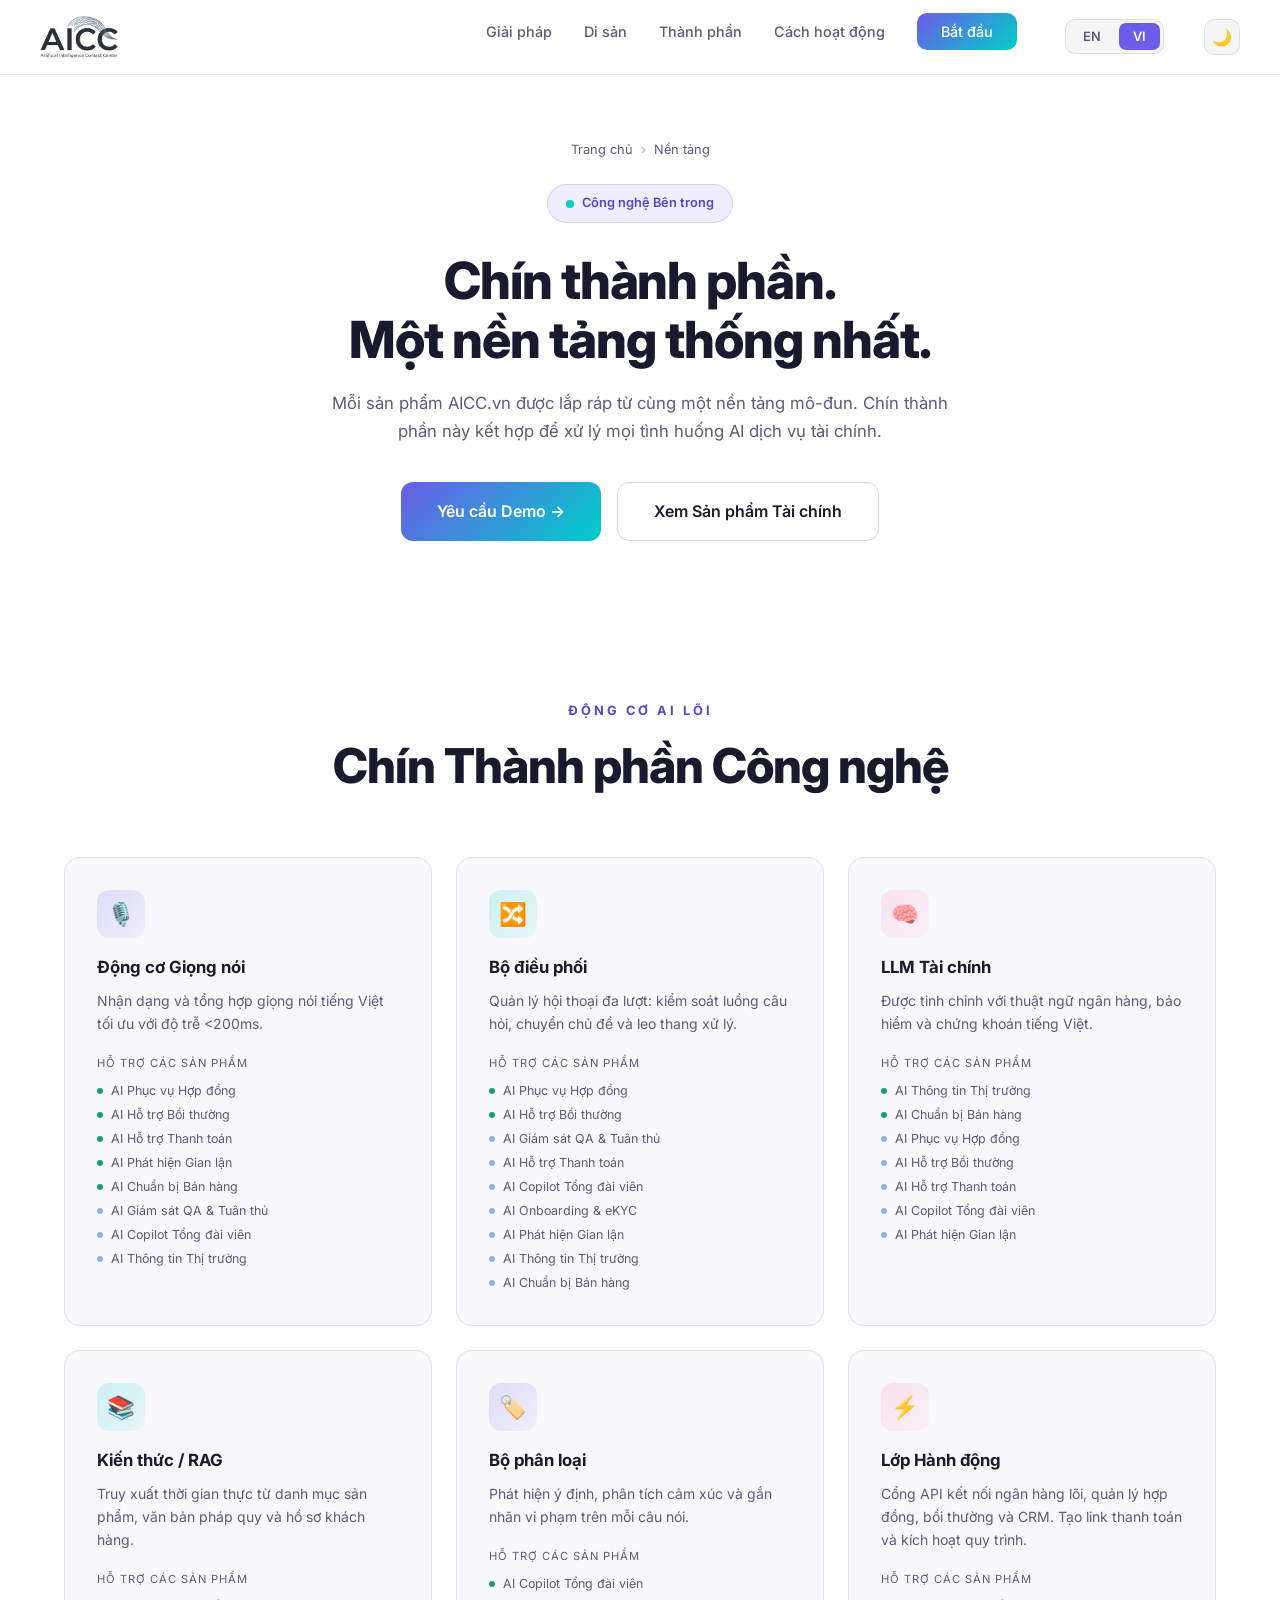
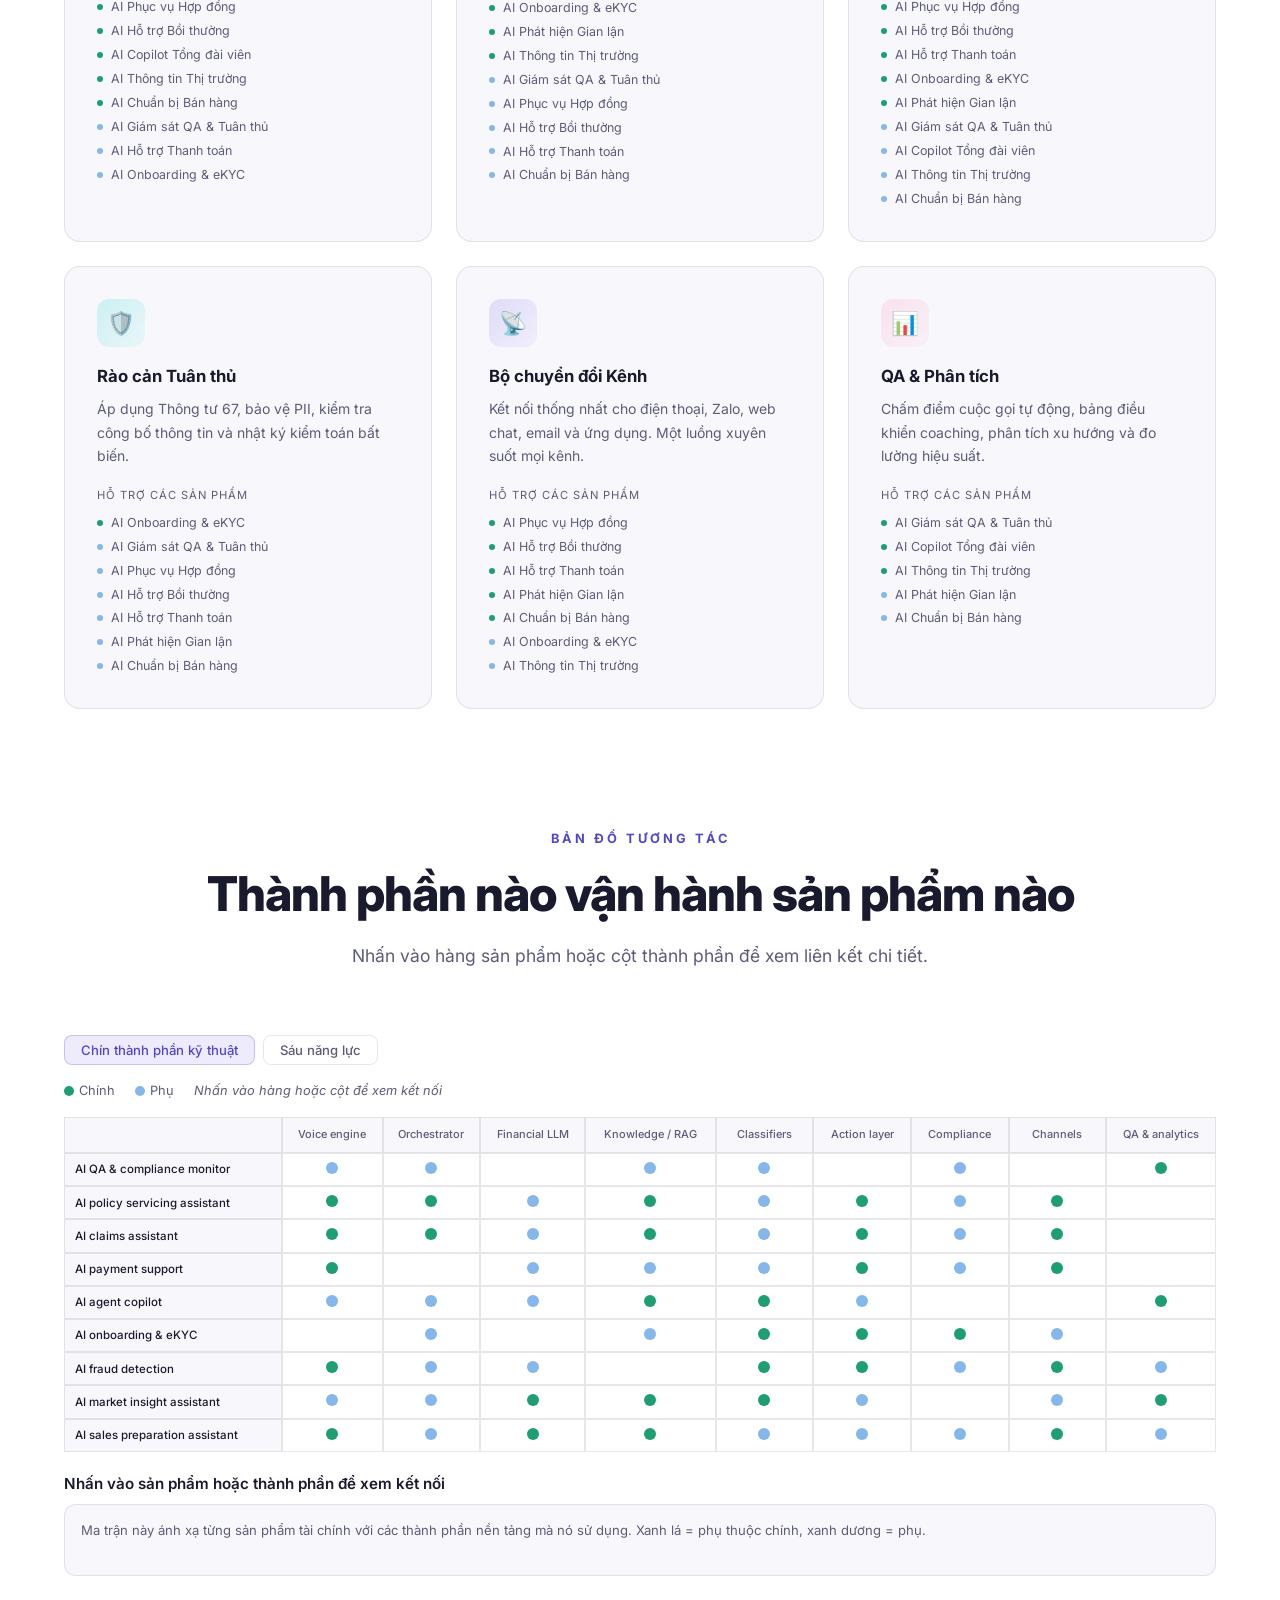
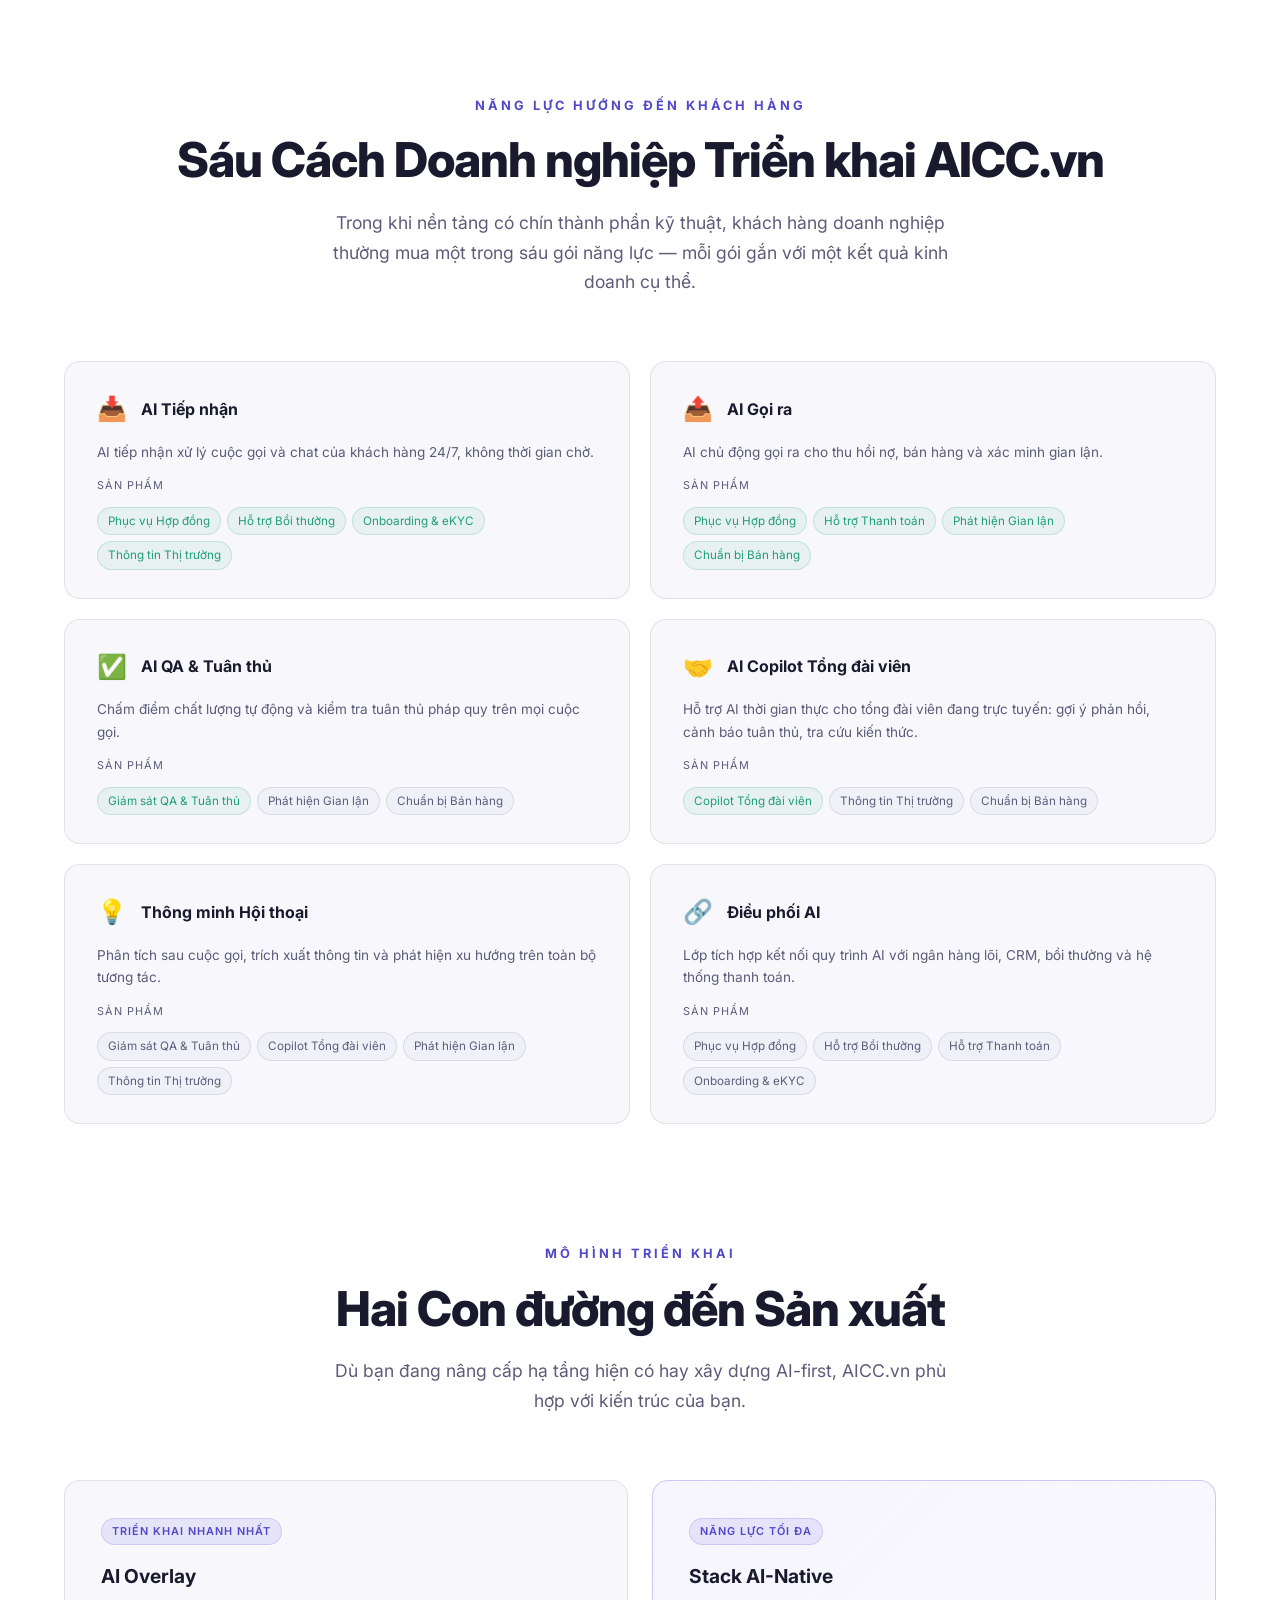
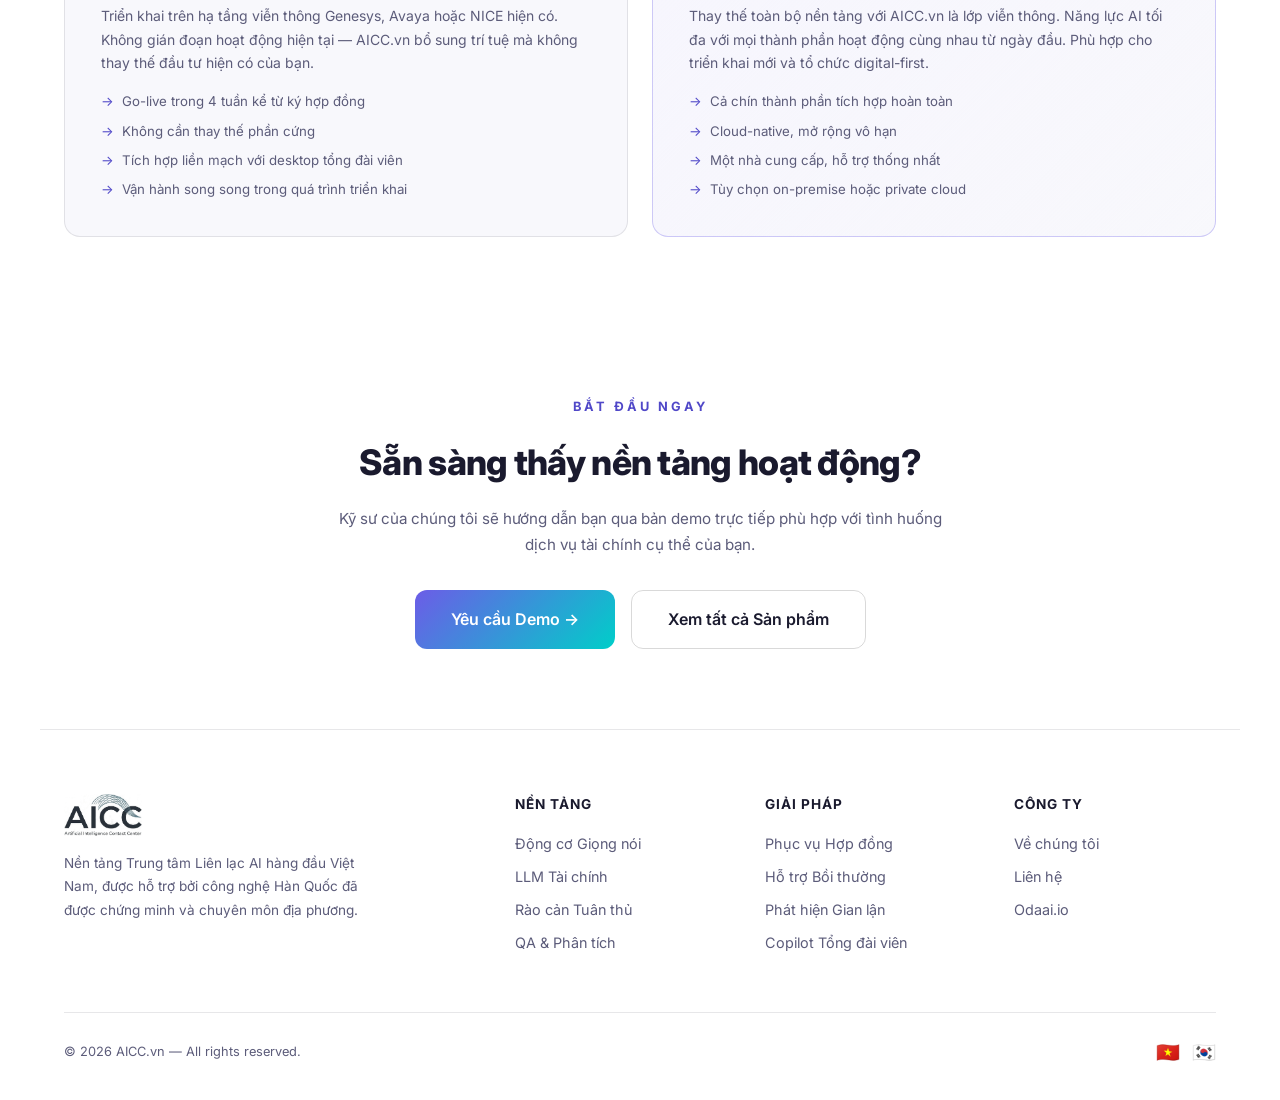
==== components/index.html @ 4f272ff7 "Rename /platform/ to /components/ to match nav label - Add components/index.html (copy of platform p" ====
<!DOCTYPE html>
<html lang="vi">
<head>
    <meta charset="UTF-8">
    <meta name="viewport" content="width=device-width, initial-scale=1.0">
    <title>AICC.vn Platform — Core AI Engine | Nền tảng AI Lõi</title>
    <meta name="description" content="Nine modular AI components powering every AICC.vn financial services product. Voice Engine, Financial LLM, Compliance Guardrails and more. Chín thành phần AI mô-đun.">
    <link rel="preconnect" href="https://fonts.googleapis.com">
    <link rel="preconnect" href="https://fonts.gstatic.com" crossorigin>
    <link rel="preload" as="style" href="https://fonts.googleapis.com/css2?family=Inter:wght@300;400;500;600;700;800;900&display=swap" onload="this.rel='stylesheet'">
    <noscript><link href="https://fonts.googleapis.com/css2?family=Inter:wght@300;400;500;600;700;800;900&display=swap" rel="stylesheet"></noscript>
    <link rel="icon" type="image/svg+xml" href="../favicon.svg">
    <link rel="canonical" href="https://aicc.vn/components/">
    <!-- Open Graph -->
    <meta property="og:type" content="website">
    <meta property="og:url" content="https://aicc.vn/components/">
    <meta property="og:title" content="AICC.vn Platform — Core AI Engine">
    <meta property="og:description" content="Nine modular AI components powering every AICC.vn financial services product.">
    <meta property="og:image" content="https://aicc.vn/logo-transparent.png">
    <!-- Twitter Card -->
    <meta name="twitter:card" content="summary_large_image">
    <meta name="twitter:title" content="AICC.vn Platform — Core AI Engine">
    <meta name="twitter:description" content="Nine modular AI components powering every AICC.vn financial services product.">
    <meta name="twitter:image" content="https://aicc.vn/logo-transparent.png">
    <link rel="stylesheet" href="../style.css">
    <style>
        /* ─── Platform-specific styles ─── */
        .components-grid {
            display: grid;
            grid-template-columns: repeat(3, 1fr);
            gap: 24px;
            margin-top: 48px;
        }
        @media (max-width: 1024px) {
            .components-grid { grid-template-columns: repeat(2, 1fr); }
        }
        @media (max-width: 640px) {
            .components-grid { grid-template-columns: 1fr; }
        }
        .component-card {
            background: var(--bg-secondary);
            border: 1px solid var(--border);
            border-radius: var(--radius);
            padding: 32px;
            transition: transform 0.3s, box-shadow 0.3s, border-color 0.3s;
        }
        .component-card:hover {
            transform: translateY(-4px);
            box-shadow: 0 12px 40px rgba(108,92,231,0.15);
            border-color: rgba(108,92,231,0.3);
        }
        .component-card:target {
            border-color: var(--accent);
            box-shadow: 0 0 0 2px var(--accent-glow);
        }
        .component-icon {
            width: 48px;
            height: 48px;
            border-radius: 12px;
            display: flex;
            align-items: center;
            justify-content: center;
            font-size: 1.4rem;
            margin-bottom: 16px;
        }
        .component-card h3 {
            font-size: 1.05rem;
            font-weight: 700;
            margin-bottom: 8px;
            color: var(--text-primary);
        }
        .component-card > p {
            font-size: 0.875rem;
            color: var(--text-secondary);
            line-height: 1.65;
            margin-bottom: 20px;
        }
        .powers-label {
            font-size: 0.7rem;
            text-transform: uppercase;
            letter-spacing: 1px;
            color: var(--text-secondary);
            margin-top: 16px;
            margin-bottom: 8px;
        }
        .powers-list {
            display: flex;
            flex-direction: column;
            gap: 4px;
        }
        .power-item {
            display: flex;
            align-items: center;
            gap: 8px;
            font-size: 0.78rem;
            color: var(--text-secondary);
        }
        .power-dot {
            width: 6px;
            height: 6px;
            border-radius: 50%;
            flex-shrink: 0;
        }
        .power-dot.primary { background: #1D9E75; }
        .power-dot.secondary { background: #85B7EB; }
        .power-item a {
            color: var(--text-secondary);
            text-decoration: none;
            transition: color 0.2s;
        }
        .power-item a:hover { color: var(--accent-light); }

        /* ─── Capabilities grid ─── */
        .caps-grid {
            display: grid;
            grid-template-columns: repeat(2, 1fr);
            gap: 20px;
            margin-top: 48px;
        }
        @media (max-width: 768px) {
            .caps-grid { grid-template-columns: 1fr; }
        }
        .cap-card {
            background: var(--bg-secondary);
            border: 1px solid var(--border);
            border-radius: var(--radius);
            padding: 28px 32px;
            transition: transform 0.3s, box-shadow 0.3s, border-color 0.3s;
        }
        .cap-card:hover {
            transform: translateY(-3px);
            box-shadow: 0 8px 32px rgba(108,92,231,0.12);
            border-color: rgba(108,92,231,0.25);
        }
        .cap-card-header {
            display: flex;
            align-items: center;
            gap: 14px;
            margin-bottom: 12px;
        }
        .cap-icon {
            font-size: 1.5rem;
        }
        .cap-card h3 {
            font-size: 1rem;
            font-weight: 700;
            color: var(--text-primary);
        }
        .cap-card > p {
            font-size: 0.85rem;
            color: var(--text-secondary);
            line-height: 1.65;
            margin-bottom: 14px;
        }
        .cap-products-label {
            font-size: 0.68rem;
            text-transform: uppercase;
            letter-spacing: 1px;
            color: var(--text-secondary);
            margin-bottom: 8px;
        }
        .cap-products {
            display: flex;
            flex-wrap: wrap;
            gap: 6px;
            margin-top: 12px;
        }
        .cap-product-tag {
            font-size: 0.73rem;
            padding: 4px 10px;
            background: var(--bg-card);
            border: 1px solid var(--border);
            border-radius: 100px;
            color: var(--text-secondary);
            text-decoration: none;
            transition: color 0.2s, border-color 0.2s;
            display: inline-flex;
            align-items: center;
            gap: 4px;
        }
        .cap-product-tag:hover {
            color: var(--accent-light);
            border-color: rgba(162,155,254,0.3);
        }
        .cap-product-tag.primary {
            background: rgba(29,158,117,0.07);
            border-color: rgba(29,158,117,0.2);
            color: #1D9E75;
        }
        .cap-product-tag.primary:hover {
            background: rgba(29,158,117,0.12);
            border-color: rgba(29,158,117,0.35);
        }

        /* ─── Deployment section ─── */
        .deploy-grid {
            display: grid;
            grid-template-columns: repeat(2, 1fr);
            gap: 24px;
            margin-top: 48px;
        }
        @media (max-width: 640px) {
            .deploy-grid { grid-template-columns: 1fr; }
        }
        .deploy-card {
            background: var(--bg-secondary);
            border: 1px solid var(--border);
            border-radius: var(--radius);
            padding: 36px;
            transition: border-color 0.3s;
        }
        .deploy-card.featured {
            border-color: rgba(108,92,231,0.3);
            background: linear-gradient(135deg, rgba(108,92,231,0.06) 0%, var(--bg-secondary) 100%);
        }
        .deploy-badge {
            display: inline-block;
            font-size: 0.68rem;
            font-weight: 600;
            text-transform: uppercase;
            letter-spacing: 1px;
            padding: 4px 10px;
            border-radius: 100px;
            margin-bottom: 16px;
            background: rgba(108,92,231,0.12);
            color: var(--accent-light);
            border: 1px solid rgba(108,92,231,0.2);
        }
        .deploy-card h3 {
            font-size: 1.2rem;
            font-weight: 700;
            margin-bottom: 12px;
        }
        .deploy-card p {
            font-size: 0.875rem;
            color: var(--text-secondary);
            line-height: 1.7;
        }
        .deploy-card ul {
            list-style: none;
            margin-top: 16px;
            display: flex;
            flex-direction: column;
            gap: 8px;
        }
        .deploy-card ul li {
            font-size: 0.83rem;
            color: var(--text-secondary);
            display: flex;
            align-items: flex-start;
            gap: 8px;
        }
        .deploy-card ul li::before {
            content: '→';
            color: var(--accent-light);
            flex-shrink: 0;
        }

        /* ─── Breadcrumb ─── */
        .breadcrumb {
            font-size: 0.8rem;
            color: var(--text-secondary);
            margin-bottom: 24px;
            display: flex;
            gap: 8px;
            align-items: center;
        }
        .breadcrumb a {
            color: var(--text-secondary);
            text-decoration: none;
            transition: color 0.2s;
        }
        .breadcrumb a:hover { color: var(--accent-light); }
        .breadcrumb-sep { color: var(--text-secondary); opacity: 0.5; }

        /* ─── Page hero override ─── */
        .page-hero {
            padding: 140px 24px 80px;
            max-width: 860px;
            margin: 0 auto;
            text-align: center;
        }
        .page-hero .hero-badge {
            display: inline-flex;
            align-items: center;
            gap: 8px;
            background: rgba(108,92,231,0.1);
            border: 1px solid rgba(108,92,231,0.2);
            border-radius: 100px;
            padding: 8px 18px;
            font-size: 0.8rem;
            font-weight: 600;
            color: var(--accent-light);
            margin-bottom: 28px;
        }
        .page-hero h1 {
            font-size: clamp(2rem, 5vw, 3.2rem);
            font-weight: 800;
            line-height: 1.15;
            margin-bottom: 20px;
            letter-spacing: -0.02em;
        }
        .page-hero p {
            font-size: 1.05rem;
            color: var(--text-secondary);
            line-height: 1.7;
            max-width: 640px;
            margin: 0 auto 36px;
        }
        .page-hero .hero-buttons {
            display: flex;
            gap: 16px;
            justify-content: center;
            flex-wrap: wrap;
        }
        .page-section {
            max-width: 1200px;
            margin: 0 auto;
            padding: 80px 24px;
        }
        .page-section + .page-section {
            padding-top: 0;
        }

        /* ─── CTA section ─── */
        .inner-cta {
            text-align: center;
            padding: 80px 24px;
            max-width: 680px;
            margin: 0 auto;
        }
        .inner-cta h2 {
            font-size: clamp(1.6rem, 3vw, 2.2rem);
            font-weight: 800;
            margin-bottom: 16px;
            letter-spacing: -0.02em;
        }
        .inner-cta p {
            font-size: 0.95rem;
            color: var(--text-secondary);
            margin-bottom: 32px;
            line-height: 1.7;
        }
        .inner-cta .hero-buttons {
            display: flex;
            gap: 16px;
            justify-content: center;
            flex-wrap: wrap;
        }
    </style>
</head>
<body>
<script>(function(){var l=localStorage.getItem('aicc-lang')||'vi';if(l==='vi')document.body.classList.add('lang-vi');document.documentElement.lang=l;if(localStorage.getItem('aicc-theme')!=='dark')document.body.classList.add('light');})();</script>
<a href="#main-content" class="skip-link"><span class="en">Skip to main content</span><span class="vi">Chuyển đến nội dung chính</span></a>

<!-- Navigation -->
<nav aria-label="Main navigation">
    <div class="logo">
        <a href="/" class="logo-link">
            <img src="../logo-white.png" class="logo-img" id="navLogo" alt="AICC.vn">
        </a>
    </div>
    <button class="hamburger" id="hamburger" onclick="toggleMenu()" aria-label="Toggle menu">
        <span></span><span></span><span></span>
    </button>
    <ul class="nav-links" id="navLinks">
        <li><a href="/solutions/"><span class="en">Solutions</span><span class="vi">Giải pháp</span></a></li>
        <li><a href="/#heritage"><span class="en">Our Heritage</span><span class="vi">Di sản</span></a></li>
        <li><a href="/components/" aria-current="page"><span class="en">Components</span><span class="vi">Thành phần</span></a></li>
        <li><a href="/#how-it-works"><span class="en">How It Works</span><span class="vi">Cách hoạt động</span></a></li>
        <li><a href="/#contact" class="nav-cta"><span class="en">Get Started</span><span class="vi">Bắt đầu</span></a></li>
        <li>
            <div class="lang-toggle">
                <button class="lang-btn" onclick="setLang('en')" aria-pressed="false">EN</button>
                <button class="lang-btn active" onclick="setLang('vi')" aria-pressed="true">VI</button>
            </div>
        </li>
        <li>
            <button class="theme-toggle" onclick="toggleTheme()" id="themeBtn" aria-label="Toggle light/dark mode">🌙</button>
        </li>
    </ul>
</nav>

<main id="main-content">

<!-- Hero -->
<div class="page-hero">
    <div class="breadcrumb" style="justify-content:center;">
        <a href="/"><span class="en">Home</span><span class="vi">Trang chủ</span></a>
        <span class="breadcrumb-sep">›</span>
        <span><span class="en">Platform</span><span class="vi">Nền tảng</span></span>
    </div>
    <div class="hero-badge">
        <span class="dot"></span>
        <span class="en">The Technology Inside</span>
        <span class="vi">Công nghệ Bên trong</span>
    </div>
    <h1>
        <span class="en">Nine components.<br><span class="gradient-text">One unified platform.</span></span>
        <span class="vi">Chín thành phần.<br><span class="gradient-text">Một nền tảng thống nhất.</span></span>
    </h1>
    <p>
        <span class="en">Every AICC.vn product is assembled from the same modular platform. These nine components combine to handle any financial services AI use case.</span>
        <span class="vi">Mỗi sản phẩm AICC.vn được lắp ráp từ cùng một nền tảng mô-đun. Chín thành phần này kết hợp để xử lý mọi tình huống AI dịch vụ tài chính.</span>
    </p>
    <div class="hero-buttons">
        <a href="/#contact" class="btn-primary">
            <span class="en">Request a Demo →</span>
            <span class="vi">Yêu cầu Demo →</span>
        </a>
        <a href="/solutions/" class="btn-secondary">
            <span class="en">See Financial Products</span>
            <span class="vi">Xem Sản phẩm Tài chính</span>
        </a>
    </div>
</div>

<!-- Section A: Tech Components -->
<section class="page-section" id="tech-components">
    <div class="features-header fade-in">
        <div class="section-label">
            <span class="en">Core AI Engine</span>
            <span class="vi">Động cơ AI Lõi</span>
        </div>
        <h2 class="section-title">
            <span class="en">Nine Tech Components</span>
            <span class="vi">Chín Thành phần Công nghệ</span>
        </h2>
    </div>

    <div class="components-grid">

        <!-- 1. Voice Engine -->
        <div class="component-card fade-in" id="voice-engine">
            <div class="component-icon" style="background: linear-gradient(135deg, rgba(108,92,231,0.18), rgba(108,92,231,0.06));">🎙️</div>
            <h3><span class="en">Voice Engine</span><span class="vi">Động cơ Giọng nói</span></h3>
            <p>
                <span class="en">Vietnamese-optimized STT/TTS with regional dialect support and &lt;200ms call latency.</span>
                <span class="vi">Nhận dạng và tổng hợp giọng nói tiếng Việt tối ưu với độ trễ &lt;200ms.</span>
            </p>
            <div class="powers-label">
                <span class="en">Powers these products</span>
                <span class="vi">Hỗ trợ các sản phẩm</span>
            </div>
            <ul class="powers-list">
                <li class="power-item"><span class="power-dot primary"></span><a href="/solutions/#policy-servicing"><span class="en">AI Policy Servicing</span><span class="vi">AI Phục vụ Hợp đồng</span></a></li>
                <li class="power-item"><span class="power-dot primary"></span><a href="/solutions/#claims-assistant"><span class="en">AI Claims Assistant</span><span class="vi">AI Hỗ trợ Bồi thường</span></a></li>
                <li class="power-item"><span class="power-dot primary"></span><a href="/solutions/#payment-support"><span class="en">AI Payment Support</span><span class="vi">AI Hỗ trợ Thanh toán</span></a></li>
                <li class="power-item"><span class="power-dot primary"></span><a href="/solutions/#fraud-detection"><span class="en">AI Fraud Detection</span><span class="vi">AI Phát hiện Gian lận</span></a></li>
                <li class="power-item"><span class="power-dot primary"></span><a href="/solutions/#sales-prep"><span class="en">AI Sales Prep</span><span class="vi">AI Chuẩn bị Bán hàng</span></a></li>
                <li class="power-item"><span class="power-dot secondary"></span><a href="/solutions/#qa-compliance-monitor"><span class="en">AI QA &amp; Compliance Monitor</span><span class="vi">AI Giám sát QA &amp; Tuân thủ</span></a></li>
                <li class="power-item"><span class="power-dot secondary"></span><a href="/solutions/#agent-copilot"><span class="en">AI Agent Copilot</span><span class="vi">AI Copilot Tổng đài viên</span></a></li>
                <li class="power-item"><span class="power-dot secondary"></span><a href="/solutions/#market-insight"><span class="en">AI Market Insight</span><span class="vi">AI Thông tin Thị trường</span></a></li>
            </ul>
        </div>

        <!-- 2. Orchestrator -->
        <div class="component-card fade-in" id="orchestrator">
            <div class="component-icon" style="background: linear-gradient(135deg, rgba(0,206,201,0.18), rgba(0,206,201,0.06));">🔀</div>
            <h3><span class="en">Orchestrator</span><span class="vi">Bộ điều phối</span></h3>
            <p>
                <span class="en">Multi-turn conversation manager controlling turn-taking, topic routing, and escalation.</span>
                <span class="vi">Quản lý hội thoại đa lượt: kiểm soát luồng câu hỏi, chuyển chủ đề và leo thang xử lý.</span>
            </p>
            <div class="powers-label">
                <span class="en">Powers these products</span>
                <span class="vi">Hỗ trợ các sản phẩm</span>
            </div>
            <ul class="powers-list">
                <li class="power-item"><span class="power-dot primary"></span><a href="/solutions/#policy-servicing"><span class="en">AI Policy Servicing</span><span class="vi">AI Phục vụ Hợp đồng</span></a></li>
                <li class="power-item"><span class="power-dot primary"></span><a href="/solutions/#claims-assistant"><span class="en">AI Claims Assistant</span><span class="vi">AI Hỗ trợ Bồi thường</span></a></li>
                <li class="power-item"><span class="power-dot secondary"></span><a href="/solutions/#qa-compliance-monitor"><span class="en">AI QA &amp; Compliance Monitor</span><span class="vi">AI Giám sát QA &amp; Tuân thủ</span></a></li>
                <li class="power-item"><span class="power-dot secondary"></span><a href="/solutions/#payment-support"><span class="en">AI Payment Support</span><span class="vi">AI Hỗ trợ Thanh toán</span></a></li>
                <li class="power-item"><span class="power-dot secondary"></span><a href="/solutions/#agent-copilot"><span class="en">AI Agent Copilot</span><span class="vi">AI Copilot Tổng đài viên</span></a></li>
                <li class="power-item"><span class="power-dot secondary"></span><a href="/solutions/#onboarding-ekyc"><span class="en">AI Onboarding &amp; eKYC</span><span class="vi">AI Onboarding &amp; eKYC</span></a></li>
                <li class="power-item"><span class="power-dot secondary"></span><a href="/solutions/#fraud-detection"><span class="en">AI Fraud Detection</span><span class="vi">AI Phát hiện Gian lận</span></a></li>
                <li class="power-item"><span class="power-dot secondary"></span><a href="/solutions/#market-insight"><span class="en">AI Market Insight</span><span class="vi">AI Thông tin Thị trường</span></a></li>
                <li class="power-item"><span class="power-dot secondary"></span><a href="/solutions/#sales-prep"><span class="en">AI Sales Prep</span><span class="vi">AI Chuẩn bị Bán hàng</span></a></li>
            </ul>
        </div>

        <!-- 3. Financial LLM -->
        <div class="component-card fade-in" id="financial-llm">
            <div class="component-icon" style="background: linear-gradient(135deg, rgba(253,121,168,0.18), rgba(253,121,168,0.06));">🧠</div>
            <h3><span class="en">Financial LLM</span><span class="vi">LLM Tài chính</span></h3>
            <p>
                <span class="en">Fine-tuned on Vietnamese banking, insurance, and securities terminology with cultural honorifics.</span>
                <span class="vi">Được tinh chỉnh với thuật ngữ ngân hàng, bảo hiểm và chứng khoán tiếng Việt.</span>
            </p>
            <div class="powers-label">
                <span class="en">Powers these products</span>
                <span class="vi">Hỗ trợ các sản phẩm</span>
            </div>
            <ul class="powers-list">
                <li class="power-item"><span class="power-dot primary"></span><a href="/solutions/#market-insight"><span class="en">AI Market Insight</span><span class="vi">AI Thông tin Thị trường</span></a></li>
                <li class="power-item"><span class="power-dot primary"></span><a href="/solutions/#sales-prep"><span class="en">AI Sales Prep</span><span class="vi">AI Chuẩn bị Bán hàng</span></a></li>
                <li class="power-item"><span class="power-dot secondary"></span><a href="/solutions/#policy-servicing"><span class="en">AI Policy Servicing</span><span class="vi">AI Phục vụ Hợp đồng</span></a></li>
                <li class="power-item"><span class="power-dot secondary"></span><a href="/solutions/#claims-assistant"><span class="en">AI Claims Assistant</span><span class="vi">AI Hỗ trợ Bồi thường</span></a></li>
                <li class="power-item"><span class="power-dot secondary"></span><a href="/solutions/#payment-support"><span class="en">AI Payment Support</span><span class="vi">AI Hỗ trợ Thanh toán</span></a></li>
                <li class="power-item"><span class="power-dot secondary"></span><a href="/solutions/#agent-copilot"><span class="en">AI Agent Copilot</span><span class="vi">AI Copilot Tổng đài viên</span></a></li>
                <li class="power-item"><span class="power-dot secondary"></span><a href="/solutions/#fraud-detection"><span class="en">AI Fraud Detection</span><span class="vi">AI Phát hiện Gian lận</span></a></li>
            </ul>
        </div>

        <!-- 4. Knowledge / RAG -->
        <div class="component-card fade-in" id="knowledge-rag">
            <div class="component-icon" style="background: linear-gradient(135deg, rgba(0,206,201,0.18), rgba(0,206,201,0.06));">📚</div>
            <h3><span class="en">Knowledge / RAG</span><span class="vi">Kiến thức / RAG</span></h3>
            <p>
                <span class="en">Real-time retrieval from product catalogs, regulatory documents, and client profiles.</span>
                <span class="vi">Truy xuất thời gian thực từ danh mục sản phẩm, văn bản pháp quy và hồ sơ khách hàng.</span>
            </p>
            <div class="powers-label">
                <span class="en">Powers these products</span>
                <span class="vi">Hỗ trợ các sản phẩm</span>
            </div>
            <ul class="powers-list">
                <li class="power-item"><span class="power-dot primary"></span><a href="/solutions/#policy-servicing"><span class="en">AI Policy Servicing</span><span class="vi">AI Phục vụ Hợp đồng</span></a></li>
                <li class="power-item"><span class="power-dot primary"></span><a href="/solutions/#claims-assistant"><span class="en">AI Claims Assistant</span><span class="vi">AI Hỗ trợ Bồi thường</span></a></li>
                <li class="power-item"><span class="power-dot primary"></span><a href="/solutions/#agent-copilot"><span class="en">AI Agent Copilot</span><span class="vi">AI Copilot Tổng đài viên</span></a></li>
                <li class="power-item"><span class="power-dot primary"></span><a href="/solutions/#market-insight"><span class="en">AI Market Insight</span><span class="vi">AI Thông tin Thị trường</span></a></li>
                <li class="power-item"><span class="power-dot primary"></span><a href="/solutions/#sales-prep"><span class="en">AI Sales Prep</span><span class="vi">AI Chuẩn bị Bán hàng</span></a></li>
                <li class="power-item"><span class="power-dot secondary"></span><a href="/solutions/#qa-compliance-monitor"><span class="en">AI QA &amp; Compliance Monitor</span><span class="vi">AI Giám sát QA &amp; Tuân thủ</span></a></li>
                <li class="power-item"><span class="power-dot secondary"></span><a href="/solutions/#payment-support"><span class="en">AI Payment Support</span><span class="vi">AI Hỗ trợ Thanh toán</span></a></li>
                <li class="power-item"><span class="power-dot secondary"></span><a href="/solutions/#onboarding-ekyc"><span class="en">AI Onboarding &amp; eKYC</span><span class="vi">AI Onboarding &amp; eKYC</span></a></li>
            </ul>
        </div>

        <!-- 5. Classifiers -->
        <div class="component-card fade-in" id="classifiers">
            <div class="component-icon" style="background: linear-gradient(135deg, rgba(108,92,231,0.18), rgba(108,92,231,0.06));">🏷️</div>
            <h3><span class="en">Classifiers</span><span class="vi">Bộ phân loại</span></h3>
            <p>
                <span class="en">Intent detection, sentiment analysis, violation flagging, and lead scoring on every utterance.</span>
                <span class="vi">Phát hiện ý định, phân tích cảm xúc và gắn nhãn vi phạm trên mỗi câu nói.</span>
            </p>
            <div class="powers-label">
                <span class="en">Powers these products</span>
                <span class="vi">Hỗ trợ các sản phẩm</span>
            </div>
            <ul class="powers-list">
                <li class="power-item"><span class="power-dot primary"></span><a href="/solutions/#agent-copilot"><span class="en">AI Agent Copilot</span><span class="vi">AI Copilot Tổng đài viên</span></a></li>
                <li class="power-item"><span class="power-dot primary"></span><a href="/solutions/#onboarding-ekyc"><span class="en">AI Onboarding &amp; eKYC</span><span class="vi">AI Onboarding &amp; eKYC</span></a></li>
                <li class="power-item"><span class="power-dot primary"></span><a href="/solutions/#fraud-detection"><span class="en">AI Fraud Detection</span><span class="vi">AI Phát hiện Gian lận</span></a></li>
                <li class="power-item"><span class="power-dot primary"></span><a href="/solutions/#market-insight"><span class="en">AI Market Insight</span><span class="vi">AI Thông tin Thị trường</span></a></li>
                <li class="power-item"><span class="power-dot secondary"></span><a href="/solutions/#qa-compliance-monitor"><span class="en">AI QA &amp; Compliance Monitor</span><span class="vi">AI Giám sát QA &amp; Tuân thủ</span></a></li>
                <li class="power-item"><span class="power-dot secondary"></span><a href="/solutions/#policy-servicing"><span class="en">AI Policy Servicing</span><span class="vi">AI Phục vụ Hợp đồng</span></a></li>
                <li class="power-item"><span class="power-dot secondary"></span><a href="/solutions/#claims-assistant"><span class="en">AI Claims Assistant</span><span class="vi">AI Hỗ trợ Bồi thường</span></a></li>
                <li class="power-item"><span class="power-dot secondary"></span><a href="/solutions/#payment-support"><span class="en">AI Payment Support</span><span class="vi">AI Hỗ trợ Thanh toán</span></a></li>
                <li class="power-item"><span class="power-dot secondary"></span><a href="/solutions/#sales-prep"><span class="en">AI Sales Prep</span><span class="vi">AI Chuẩn bị Bán hàng</span></a></li>
            </ul>
        </div>

        <!-- 6. Action Layer -->
        <div class="component-card fade-in" id="action-layer">
            <div class="component-icon" style="background: linear-gradient(135deg, rgba(253,121,168,0.18), rgba(253,121,168,0.06));">⚡</div>
            <h3><span class="en">Action Layer</span><span class="vi">Lớp Hành động</span></h3>
            <p>
                <span class="en">API gateway to core banking, policy admin, claims, and CRM systems. Generates payment links and triggers workflows.</span>
                <span class="vi">Cổng API kết nối ngân hàng lõi, quản lý hợp đồng, bồi thường và CRM. Tạo link thanh toán và kích hoạt quy trình.</span>
            </p>
            <div class="powers-label">
                <span class="en">Powers these products</span>
                <span class="vi">Hỗ trợ các sản phẩm</span>
            </div>
            <ul class="powers-list">
                <li class="power-item"><span class="power-dot primary"></span><a href="/solutions/#policy-servicing"><span class="en">AI Policy Servicing</span><span class="vi">AI Phục vụ Hợp đồng</span></a></li>
                <li class="power-item"><span class="power-dot primary"></span><a href="/solutions/#claims-assistant"><span class="en">AI Claims Assistant</span><span class="vi">AI Hỗ trợ Bồi thường</span></a></li>
                <li class="power-item"><span class="power-dot primary"></span><a href="/solutions/#payment-support"><span class="en">AI Payment Support</span><span class="vi">AI Hỗ trợ Thanh toán</span></a></li>
                <li class="power-item"><span class="power-dot primary"></span><a href="/solutions/#onboarding-ekyc"><span class="en">AI Onboarding &amp; eKYC</span><span class="vi">AI Onboarding &amp; eKYC</span></a></li>
                <li class="power-item"><span class="power-dot primary"></span><a href="/solutions/#fraud-detection"><span class="en">AI Fraud Detection</span><span class="vi">AI Phát hiện Gian lận</span></a></li>
                <li class="power-item"><span class="power-dot secondary"></span><a href="/solutions/#qa-compliance-monitor"><span class="en">AI QA &amp; Compliance Monitor</span><span class="vi">AI Giám sát QA &amp; Tuân thủ</span></a></li>
                <li class="power-item"><span class="power-dot secondary"></span><a href="/solutions/#agent-copilot"><span class="en">AI Agent Copilot</span><span class="vi">AI Copilot Tổng đài viên</span></a></li>
                <li class="power-item"><span class="power-dot secondary"></span><a href="/solutions/#market-insight"><span class="en">AI Market Insight</span><span class="vi">AI Thông tin Thị trường</span></a></li>
                <li class="power-item"><span class="power-dot secondary"></span><a href="/solutions/#sales-prep"><span class="en">AI Sales Prep</span><span class="vi">AI Chuẩn bị Bán hàng</span></a></li>
            </ul>
        </div>

        <!-- 7. Compliance Guardrails -->
        <div class="component-card fade-in" id="compliance-guardrails">
            <div class="component-icon" style="background: linear-gradient(135deg, rgba(0,206,201,0.18), rgba(0,206,201,0.06));">🛡️</div>
            <h3><span class="en">Compliance Guardrails</span><span class="vi">Rào cản Tuân thủ</span></h3>
            <p>
                <span class="en">Circular 67 enforcement, PII protection, disclosure checking, and immutable audit logs.</span>
                <span class="vi">Áp dụng Thông tư 67, bảo vệ PII, kiểm tra công bố thông tin và nhật ký kiểm toán bất biến.</span>
            </p>
            <div class="powers-label">
                <span class="en">Powers these products</span>
                <span class="vi">Hỗ trợ các sản phẩm</span>
            </div>
            <ul class="powers-list">
                <li class="power-item"><span class="power-dot primary"></span><a href="/solutions/#onboarding-ekyc"><span class="en">AI Onboarding &amp; eKYC</span><span class="vi">AI Onboarding &amp; eKYC</span></a></li>
                <li class="power-item"><span class="power-dot secondary"></span><a href="/solutions/#qa-compliance-monitor"><span class="en">AI QA &amp; Compliance Monitor</span><span class="vi">AI Giám sát QA &amp; Tuân thủ</span></a></li>
                <li class="power-item"><span class="power-dot secondary"></span><a href="/solutions/#policy-servicing"><span class="en">AI Policy Servicing</span><span class="vi">AI Phục vụ Hợp đồng</span></a></li>
                <li class="power-item"><span class="power-dot secondary"></span><a href="/solutions/#claims-assistant"><span class="en">AI Claims Assistant</span><span class="vi">AI Hỗ trợ Bồi thường</span></a></li>
                <li class="power-item"><span class="power-dot secondary"></span><a href="/solutions/#payment-support"><span class="en">AI Payment Support</span><span class="vi">AI Hỗ trợ Thanh toán</span></a></li>
                <li class="power-item"><span class="power-dot secondary"></span><a href="/solutions/#fraud-detection"><span class="en">AI Fraud Detection</span><span class="vi">AI Phát hiện Gian lận</span></a></li>
                <li class="power-item"><span class="power-dot secondary"></span><a href="/solutions/#sales-prep"><span class="en">AI Sales Prep</span><span class="vi">AI Chuẩn bị Bán hàng</span></a></li>
            </ul>
        </div>

        <!-- 8. Channel Adapters -->
        <div class="component-card fade-in" id="channel-adapters">
            <div class="component-icon" style="background: linear-gradient(135deg, rgba(108,92,231,0.18), rgba(108,92,231,0.06));">📡</div>
            <h3><span class="en">Channel Adapters</span><span class="vi">Bộ chuyển đổi Kênh</span></h3>
            <p>
                <span class="en">Unified connectors for phone, Zalo, web chat, email, and in-app. Single thread across all channels.</span>
                <span class="vi">Kết nối thống nhất cho điện thoại, Zalo, web chat, email và ứng dụng. Một luồng xuyên suốt mọi kênh.</span>
            </p>
            <div class="powers-label">
                <span class="en">Powers these products</span>
                <span class="vi">Hỗ trợ các sản phẩm</span>
            </div>
            <ul class="powers-list">
                <li class="power-item"><span class="power-dot primary"></span><a href="/solutions/#policy-servicing"><span class="en">AI Policy Servicing</span><span class="vi">AI Phục vụ Hợp đồng</span></a></li>
                <li class="power-item"><span class="power-dot primary"></span><a href="/solutions/#claims-assistant"><span class="en">AI Claims Assistant</span><span class="vi">AI Hỗ trợ Bồi thường</span></a></li>
                <li class="power-item"><span class="power-dot primary"></span><a href="/solutions/#payment-support"><span class="en">AI Payment Support</span><span class="vi">AI Hỗ trợ Thanh toán</span></a></li>
                <li class="power-item"><span class="power-dot primary"></span><a href="/solutions/#fraud-detection"><span class="en">AI Fraud Detection</span><span class="vi">AI Phát hiện Gian lận</span></a></li>
                <li class="power-item"><span class="power-dot primary"></span><a href="/solutions/#sales-prep"><span class="en">AI Sales Prep</span><span class="vi">AI Chuẩn bị Bán hàng</span></a></li>
                <li class="power-item"><span class="power-dot secondary"></span><a href="/solutions/#onboarding-ekyc"><span class="en">AI Onboarding &amp; eKYC</span><span class="vi">AI Onboarding &amp; eKYC</span></a></li>
                <li class="power-item"><span class="power-dot secondary"></span><a href="/solutions/#market-insight"><span class="en">AI Market Insight</span><span class="vi">AI Thông tin Thị trường</span></a></li>
            </ul>
        </div>

        <!-- 9. QA & Analytics -->
        <div class="component-card fade-in" id="qa-analytics">
            <div class="component-icon" style="background: linear-gradient(135deg, rgba(253,121,168,0.18), rgba(253,121,168,0.06));">📊</div>
            <h3><span class="en">QA &amp; Analytics</span><span class="vi">QA &amp; Phân tích</span></h3>
            <p>
                <span class="en">Automated call scoring, coaching dashboards, trend analysis, and performance benchmarking.</span>
                <span class="vi">Chấm điểm cuộc gọi tự động, bảng điều khiển coaching, phân tích xu hướng và đo lường hiệu suất.</span>
            </p>
            <div class="powers-label">
                <span class="en">Powers these products</span>
                <span class="vi">Hỗ trợ các sản phẩm</span>
            </div>
            <ul class="powers-list">
                <li class="power-item"><span class="power-dot primary"></span><a href="/solutions/#qa-compliance-monitor"><span class="en">AI QA &amp; Compliance Monitor</span><span class="vi">AI Giám sát QA &amp; Tuân thủ</span></a></li>
                <li class="power-item"><span class="power-dot primary"></span><a href="/solutions/#agent-copilot"><span class="en">AI Agent Copilot</span><span class="vi">AI Copilot Tổng đài viên</span></a></li>
                <li class="power-item"><span class="power-dot primary"></span><a href="/solutions/#market-insight"><span class="en">AI Market Insight</span><span class="vi">AI Thông tin Thị trường</span></a></li>
                <li class="power-item"><span class="power-dot secondary"></span><a href="/solutions/#fraud-detection"><span class="en">AI Fraud Detection</span><span class="vi">AI Phát hiện Gian lận</span></a></li>
                <li class="power-item"><span class="power-dot secondary"></span><a href="/solutions/#sales-prep"><span class="en">AI Sales Prep</span><span class="vi">AI Chuẩn bị Bán hàng</span></a></li>
            </ul>
        </div>

    </div>
</section>

<!-- Matrix Section -->
<section class="page-section" id="matrix" style="padding-top: 40px;">
    <div class="features-header fade-in">
        <div class="section-label">
            <span class="en">Interactive Map</span>
            <span class="vi">Bản đồ Tương tác</span>
        </div>
        <h2 class="section-title">
            <span class="en">How components power products</span>
            <span class="vi">Thành phần nào vận hành sản phẩm nào</span>
        </h2>
        <p class="section-desc">
            <span class="en">Click any product row or component column to see exactly how they connect.</span>
            <span class="vi">Nhấn vào hàng sản phẩm hoặc cột thành phần để xem liên kết chi tiết.</span>
        </p>
    </div>

    <div class="matrix-wrap fade-in">
        <style>
            .matrix-wrap { overflow-x: auto; }
            .mx-tab-row { display: flex; gap: 8px; margin-bottom: 16px; }
            .mx-tab-btn {
                padding: 6px 16px;
                border-radius: 8px;
                border: 1px solid var(--border);
                background: transparent;
                font-size: 0.82rem;
                font-weight: 500;
                color: var(--text-secondary);
                cursor: pointer;
                font-family: inherit;
                transition: all 0.2s;
            }
            .mx-tab-btn.on {
                background: rgba(108,92,231,0.12);
                color: var(--accent-light);
                border-color: rgba(108,92,231,0.3);
            }
            .mx-legend { display: flex; gap: 20px; align-items: center; margin-bottom: 16px; font-size: 0.8rem; color: var(--text-secondary); flex-wrap: wrap; }
            .mx-legend-dot { width: 10px; height: 10px; border-radius: 50%; display: inline-block; margin-right: 5px; vertical-align: middle; }
            .mx-matrix { width: 100%; border-collapse: separate; border-spacing: 0; font-size: 12px; }
            .mx-matrix th, .mx-matrix td { padding: 6px 4px; text-align: center; border: 0.5px solid var(--border); }
            .mx-matrix th { font-weight: 500; font-size: 11px; color: var(--text-secondary); background: var(--bg-secondary); }
            .mx-matrix .rh {
                text-align: left;
                font-weight: 500;
                font-size: 11.5px;
                color: var(--text-primary);
                padding-left: 10px;
                min-width: 160px;
                cursor: pointer;
                background: var(--bg-secondary);
                transition: background 0.15s;
            }
            .mx-matrix .rh:hover { color: var(--accent-light); }
            .mx-matrix .ch {
                cursor: pointer;
                font-size: 11px;
                padding: 8px 6px;
                transition: background 0.15s;
                white-space: nowrap;
                min-width: 80px;
            }
            .mx-matrix .ch:hover { color: var(--accent-light); }
            .mx-dot { width: 12px; height: 12px; border-radius: 50%; display: inline-block; }
            .mx-dot-p { background: #1D9E75; }
            .mx-dot-s { background: #85B7EB; }
            .mx-dot-empty { background: transparent; }
            .mx-matrix td.mx-active { background: rgba(108,92,231,0.08); }
            .mx-matrix .rh.mx-active { background: rgba(108,92,231,0.08); color: var(--accent-light); }
            .mx-matrix .ch.mx-active { background: rgba(108,92,231,0.08); color: var(--accent-light); }
            .mx-detail-title {
                font-size: 0.95rem;
                font-weight: 600;
                color: var(--text-primary);
                margin: 20px 0 8px;
            }
            .mx-detail-box {
                font-size: 0.82rem;
                color: var(--text-secondary);
                line-height: 1.8;
                min-height: 72px;
                padding: 14px 16px;
                border: 1px solid var(--border);
                border-radius: 12px;
                background: var(--bg-secondary);
            }
            .mx-detail-box b { font-weight: 600; color: var(--text-primary); }
        </style>

        <div class="mx-tab-row">
            <button class="mx-tab-btn on" onclick="mxShowView('tech',event)">
                <span class="en">Nine tech components</span><span class="vi">Chín thành phần kỹ thuật</span>
            </button>
            <button class="mx-tab-btn" onclick="mxShowView('cap',event)">
                <span class="en">Six capabilities</span><span class="vi">Sáu năng lực</span>
            </button>
        </div>

        <div class="mx-legend">
            <span><span class="mx-legend-dot" style="background:#1D9E75"></span><span class="en">Primary</span><span class="vi">Chính</span></span>
            <span><span class="mx-legend-dot" style="background:#85B7EB"></span><span class="en">Secondary</span><span class="vi">Phụ</span></span>
            <span style="font-style:italic"><span class="en">Click any row or column to see connections</span><span class="vi">Nhấn vào hàng hoặc cột để xem kết nối</span></span>
        </div>

        <div id="mx-tech-view">
            <table class="mx-matrix" id="mx-tech-table">
                <thead><tr>
                    <th></th>
                    <th class="ch" onclick="mxSelCol(0,'tech')">Voice engine</th>
                    <th class="ch" onclick="mxSelCol(1,'tech')">Orchestrator</th>
                    <th class="ch" onclick="mxSelCol(2,'tech')">Financial LLM</th>
                    <th class="ch" onclick="mxSelCol(3,'tech')">Knowledge / RAG</th>
                    <th class="ch" onclick="mxSelCol(4,'tech')">Classifiers</th>
                    <th class="ch" onclick="mxSelCol(5,'tech')">Action layer</th>
                    <th class="ch" onclick="mxSelCol(6,'tech')">Compliance</th>
                    <th class="ch" onclick="mxSelCol(7,'tech')">Channels</th>
                    <th class="ch" onclick="mxSelCol(8,'tech')">QA & analytics</th>
                </tr></thead>
                <tbody id="mx-tech-body"></tbody>
            </table>
        </div>

        <div id="mx-cap-view" style="display:none">
            <table class="mx-matrix" id="mx-cap-table">
                <thead><tr>
                    <th></th>
                    <th class="ch" onclick="mxSelCol(0,'cap')">Inbound AI</th>
                    <th class="ch" onclick="mxSelCol(1,'cap')">Outbound AI</th>
                    <th class="ch" onclick="mxSelCol(2,'cap')">QAQC & Compliance</th>
                    <th class="ch" onclick="mxSelCol(3,'cap')">Agent Copilot</th>
                    <th class="ch" onclick="mxSelCol(4,'cap')">Conversation Intel</th>
                    <th class="ch" onclick="mxSelCol(5,'cap')">Orchestration</th>
                </tr></thead>
                <tbody id="mx-cap-body"></tbody>
            </table>
        </div>

        <div class="mx-detail-title" id="mx-detail-title">
            <span class="en">Click any product or component to see connections</span>
            <span class="vi">Nhấn vào sản phẩm hoặc thành phần để xem kết nối</span>
        </div>
        <div class="mx-detail-box" id="mx-detail-box">
            <span class="en">This matrix maps every financial services product to the platform components it uses. Green = primary dependency, blue = secondary.</span>
            <span class="vi">Ma trận này ánh xạ từng sản phẩm tài chính với các thành phần nền tảng mà nó sử dụng. Xanh lá = phụ thuộc chính, xanh dương = phụ.</span>
        </div>

        <script>
        (function() {
            const mxProducts = [
                'AI QA & compliance monitor','AI policy servicing assistant','AI claims assistant',
                'AI payment support','AI agent copilot','AI onboarding & eKYC',
                'AI fraud detection','AI market insight assistant','AI sales preparation assistant'
            ];
            const mxProductLinks = [
                '/solutions/#qa-compliance-monitor','/solutions/#policy-servicing','/solutions/#claims-assistant',
                '/solutions/#payment-support','/solutions/#agent-copilot','/solutions/#onboarding-ekyc',
                '/solutions/#fraud-detection','/solutions/#market-insight','/solutions/#sales-prep'
            ];
            const mxTechCols = ['Voice engine','Orchestrator','Financial LLM','Knowledge / RAG','Classifiers','Action layer','Compliance','Channels','QA & analytics'];
            const mxCapCols  = ['Inbound AI','Outbound AI','QAQC & Compliance','Agent Copilot','Conversation Intel','Orchestration'];
            const mxTechMatrix = [
                [1,1,0,1,1,0,1,0,2],[2,2,1,2,1,2,1,2,0],[2,2,1,2,1,2,1,2,0],
                [2,0,1,1,1,2,1,2,0],[1,1,1,2,2,1,0,0,2],[0,1,0,1,2,2,2,1,0],
                [2,1,1,0,2,2,1,2,1],[1,1,2,2,2,1,0,1,2],[2,1,2,2,1,1,1,2,1]
            ];
            const mxCapMatrix = [
                [0,0,2,0,1,0],[2,2,0,0,0,1],[2,0,0,0,0,1],
                [0,2,0,0,0,1],[0,0,0,2,1,0],[2,0,0,0,0,1],
                [0,2,1,0,1,0],[2,0,0,1,1,0],[0,2,1,1,0,0]
            ];
            const mxTechLinks = {
                'AI QA & compliance monitor':       { p:'Voice engine transcribes 100% of calls; Classifiers detect sentiment, intent, and policy violations; Compliance guardrails enforce Circular 67 disclosure rules', s:'QA & analytics provides scoring dashboards and coaching insights; Orchestrator manages real-time monitoring pipeline' },
                'AI policy servicing assistant':    { p:'Financial LLM handles Vietnamese insurance terminology and honorifics; Classifiers detect customer intent; Action layer connects to policy admin system', s:'Voice engine for phone channel; Orchestrator for conversation flow; Knowledge/RAG for product catalogs; Channels for Zalo/web' },
                'AI claims assistant':              { p:'Financial LLM understands claims terminology; Classifiers detect claim type and urgency; Action layer routes to claims system', s:'Voice engine for phone; Orchestrator for dialog; Knowledge/RAG for claims procedures; Channels for omnichannel' },
                'AI payment support':               { p:'Financial LLM for payment and lending terms; Classifiers detect promise-to-pay vs refusal; Action layer generates payment links', s:'Voice engine for outbound calls; Knowledge/RAG for account data; Channels for SMS/Zalo; Compliance for disclosure' },
                'AI agent copilot':                 { p:'Voice engine for real-time transcription; Orchestrator for live suggestions; Financial LLM for context-aware recommendations; Knowledge/RAG for instant reference lookup', s:'Classifiers detect customer emotion in real-time; Action layer pushes CRM updates; QA & analytics scores agent performance' },
                'AI onboarding & eKYC':             { p:'Classifiers validate document types and detect fraud signals; Action layer connects to CCCD/biometric systems; Compliance enforces PII protection', s:'Orchestrator manages multi-step verification flow; Knowledge/RAG for regulatory requirements; Channels for app/web' },
                'AI fraud detection':               { p:'Classifiers flag suspicious patterns and document mismatches; Action layer triggers verification workflows; Compliance logs all decisions', s:'Voice engine for outbound verification calls; Orchestrator for escalation routing; Financial LLM for transaction context; Channels for multi-channel alerts' },
                'AI market insight assistant':      { p:'Financial LLM generates Vietnamese market commentary; Knowledge/RAG pulls market data and research; Classifiers detect client interest signals', s:'Voice engine for voice delivery; Orchestrator for conversation flow; Action layer updates CRM; QA & analytics tracks engagement' },
                'AI sales preparation assistant':   { p:'Financial LLM for product knowledge and Vietnamese sales language; Knowledge/RAG for product catalogs and client history; Classifiers for lead scoring', s:'Voice engine for outbound; Orchestrator for call flow; Action layer logs outcomes; Compliance ensures regulated sales process; Channels for outreach' }
            };
            const mxCapLinks = {
                'AI QA & compliance monitor':       { p:'QAQC & Compliance AI (primary function)', s:'Conversation Intelligence for deeper analysis' },
                'AI policy servicing assistant':    { p:'Inbound AI + Outbound AI (handles both directions)', s:'Orchestration connects to policy admin and payment gateways' },
                'AI claims assistant':              { p:'Inbound AI (customer-initiated claims)', s:'Orchestration connects to claims system and Zalo' },
                'AI payment support':               { p:'Outbound AI (proactive reminders)', s:'Orchestration connects to lending system and payment links' },
                'AI agent copilot':                 { p:'Agent Copilot AI (real-time assist)', s:'Conversation Intelligence for context and suggestions' },
                'AI onboarding & eKYC':             { p:'Inbound AI (customer self-service)', s:'Orchestration connects to CCCD and biometric systems' },
                'AI fraud detection':               { p:'Outbound AI (verification calls)', s:'Conversation Intelligence for pattern detection; QAQC for audit' },
                'AI market insight assistant':      { p:'Inbound AI + Agent Copilot AI', s:'Conversation Intelligence for client engagement analysis' },
                'AI sales preparation assistant':   { p:'Outbound AI (sales outreach)', s:'Agent Copilot for pre-call prep; QAQC for regulated sales compliance' }
            };

            function mxBuildTable(bodyId, matrix, view) {
                const body = document.getElementById(bodyId);
                body.innerHTML = '';
                mxProducts.forEach((p, ri) => {
                    const tr = document.createElement('tr');
                    const th = document.createElement('td');
                    th.className = 'rh';
                    const a = document.createElement('a');
                    a.href = mxProductLinks[ri];
                    a.textContent = p;
                    a.style.cssText = 'color:inherit;text-decoration:none;';
                    a.addEventListener('mouseover', () => a.style.color = 'var(--accent-light)');
                    a.addEventListener('mouseout',  () => a.style.color = '');
                    th.appendChild(a);
                    th.onclick = (e) => { if (e.target.tagName !== 'A') mxSelRow(ri, view); else mxSelRow(ri, view); };
                    tr.appendChild(th);
                    matrix[ri].forEach((v, ci) => {
                        const td = document.createElement('td');
                        const dot = document.createElement('span');
                        dot.className = 'mx-dot ' + (v === 2 ? 'mx-dot-p' : v === 1 ? 'mx-dot-s' : 'mx-dot-empty');
                        td.appendChild(dot);
                        td.onclick = () => mxSelRow(ri, view);
                        tr.appendChild(td);
                    });
                    body.appendChild(tr);
                });
            }

            function mxClearHL(tableId) {
                document.querySelectorAll('#'+tableId+' .mx-active').forEach(e => e.classList.remove('mx-active'));
            }

            window.mxSelRow = function(ri, view) {
                const tableId = 'mx-' + view + '-table';
                mxClearHL(tableId);
                const rows = document.querySelectorAll('#'+tableId+' tbody tr');
                rows[ri].querySelector('.rh').classList.add('mx-active');
                rows[ri].querySelectorAll('td:not(.rh)').forEach(td => td.classList.add('mx-active'));
                const links = view === 'tech' ? mxTechLinks[mxProducts[ri]] : mxCapLinks[mxProducts[ri]];
                document.getElementById('mx-detail-title').textContent = mxProducts[ri];
                document.getElementById('mx-detail-box').innerHTML = '<b>Primary:</b> ' + links.p + '<br><br><b>Secondary:</b> ' + links.s;
            };

            window.mxSelCol = function(ci, view) {
                const tableId = 'mx-' + view + '-table';
                const cols = view === 'tech' ? mxTechCols : mxCapCols;
                const matrix = view === 'tech' ? mxTechMatrix : mxCapMatrix;
                mxClearHL(tableId);
                document.querySelectorAll('#'+tableId+' thead th')[ci+1].classList.add('mx-active');
                document.querySelectorAll('#'+tableId+' tbody tr').forEach((row, ri) => {
                    row.querySelectorAll('td')[ci+1].classList.add('mx-active');
                });
                const powered = [];
                matrix.forEach((row, ri) => {
                    if (row[ci] === 2) powered.push('<b>' + mxProducts[ri] + '</b> (primary)');
                    else if (row[ci] === 1) powered.push(mxProducts[ri] + ' (secondary)');
                });
                document.getElementById('mx-detail-title').textContent = cols[ci];
                document.getElementById('mx-detail-box').innerHTML = powered.length
                    ? '<b>Powers these products:</b><br>' + powered.join('<br>')
                    : 'No direct product connections.';
            };

            window.mxShowView = function(v, e) {
                document.getElementById('mx-tech-view').style.display = v === 'tech' ? '' : 'none';
                document.getElementById('mx-cap-view').style.display  = v === 'cap'  ? '' : 'none';
                document.querySelectorAll('.mx-tab-btn').forEach(b => b.classList.remove('on'));
                e.target.closest('.mx-tab-btn').classList.add('on');
                document.getElementById('mx-detail-title').innerHTML = '<span class="en">Click any product or component to see connections</span><span class="vi">Nhấn vào sản phẩm hoặc thành phần để xem kết nối</span>';
                document.getElementById('mx-detail-box').innerHTML = '<span class="en">Switch views to see how products connect to tech components or buyer-facing capabilities.</span><span class="vi">Chuyển chế độ xem để thấy sản phẩm kết nối với thành phần kỹ thuật hoặc năng lực hướng đến người mua.</span>';
            };

            mxBuildTable('mx-tech-body', mxTechMatrix, 'tech');
            mxBuildTable('mx-cap-body',  mxCapMatrix,  'cap');
        })();
        </script>
    </div>
</section>

<!-- Section B: Capabilities -->
<section class="page-section" id="capabilities" style="padding-top: 40px;">
    <div class="features-header fade-in">
        <div class="section-label">
            <span class="en">Buyer-Facing Capabilities</span>
            <span class="vi">Năng lực Hướng đến Khách hàng</span>
        </div>
        <h2 class="section-title">
            <span class="en">Six Ways Enterprises Buy AICC.vn</span>
            <span class="vi">Sáu Cách Doanh nghiệp Triển khai AICC.vn</span>
        </h2>
        <p class="section-desc">
            <span class="en">While the platform has nine technical components, enterprise buyers typically purchase one of six capability bundles — each mapping to a specific business outcome.</span>
            <span class="vi">Trong khi nền tảng có chín thành phần kỹ thuật, khách hàng doanh nghiệp thường mua một trong sáu gói năng lực — mỗi gói gắn với một kết quả kinh doanh cụ thể.</span>
        </p>
    </div>

    <div class="caps-grid">

        <!-- 1. Inbound AI -->
        <div class="cap-card fade-in">
            <div class="cap-card-header">
                <span class="cap-icon">📥</span>
                <h3><span class="en">Inbound AI</span><span class="vi">AI Tiếp nhận</span></h3>
            </div>
            <p>
                <span class="en">Self-service AI that handles customer-initiated calls and chats 24/7 with no wait time.</span>
                <span class="vi">AI tiếp nhận xử lý cuộc gọi và chat của khách hàng 24/7, không thời gian chờ.</span>
            </p>
            <div class="cap-products-label">
                <span class="en">Products</span><span class="vi">Sản phẩm</span>
            </div>
            <div class="cap-products">
                <a href="/solutions/#policy-servicing" class="cap-product-tag primary"><span class="en">Policy Servicing</span><span class="vi">Phục vụ Hợp đồng</span></a>
                <a href="/solutions/#claims-assistant" class="cap-product-tag primary"><span class="en">Claims Assistant</span><span class="vi">Hỗ trợ Bồi thường</span></a>
                <a href="/solutions/#onboarding-ekyc" class="cap-product-tag primary"><span class="en">Onboarding &amp; eKYC</span><span class="vi">Onboarding &amp; eKYC</span></a>
                <a href="/solutions/#market-insight" class="cap-product-tag primary"><span class="en">Market Insight</span><span class="vi">Thông tin Thị trường</span></a>
            </div>
        </div>

        <!-- 2. Outbound AI -->
        <div class="cap-card fade-in">
            <div class="cap-card-header">
                <span class="cap-icon">📤</span>
                <h3><span class="en">Outbound AI</span><span class="vi">AI Gọi ra</span></h3>
            </div>
            <p>
                <span class="en">Proactive AI-initiated calls for collections, sales outreach, and fraud verification.</span>
                <span class="vi">AI chủ động gọi ra cho thu hồi nợ, bán hàng và xác minh gian lận.</span>
            </p>
            <div class="cap-products-label">
                <span class="en">Products</span><span class="vi">Sản phẩm</span>
            </div>
            <div class="cap-products">
                <a href="/solutions/#policy-servicing" class="cap-product-tag primary"><span class="en">Policy Servicing</span><span class="vi">Phục vụ Hợp đồng</span></a>
                <a href="/solutions/#payment-support" class="cap-product-tag primary"><span class="en">Payment Support</span><span class="vi">Hỗ trợ Thanh toán</span></a>
                <a href="/solutions/#fraud-detection" class="cap-product-tag primary"><span class="en">Fraud Detection</span><span class="vi">Phát hiện Gian lận</span></a>
                <a href="/solutions/#sales-prep" class="cap-product-tag primary"><span class="en">Sales Prep</span><span class="vi">Chuẩn bị Bán hàng</span></a>
            </div>
        </div>

        <!-- 3. QAQC & Compliance AI -->
        <div class="cap-card fade-in">
            <div class="cap-card-header">
                <span class="cap-icon">✅</span>
                <h3><span class="en">QAQC &amp; Compliance AI</span><span class="vi">AI QA &amp; Tuân thủ</span></h3>
            </div>
            <p>
                <span class="en">Automated quality scoring and regulatory compliance checking on every call — not a sample.</span>
                <span class="vi">Chấm điểm chất lượng tự động và kiểm tra tuân thủ pháp quy trên mọi cuộc gọi.</span>
            </p>
            <div class="cap-products-label">
                <span class="en">Products</span><span class="vi">Sản phẩm</span>
            </div>
            <div class="cap-products">
                <a href="/solutions/#qa-compliance-monitor" class="cap-product-tag primary"><span class="en">QA &amp; Compliance Monitor</span><span class="vi">Giám sát QA &amp; Tuân thủ</span></a>
                <a href="/solutions/#fraud-detection" class="cap-product-tag"><span class="en">Fraud Detection</span><span class="vi">Phát hiện Gian lận</span></a>
                <a href="/solutions/#sales-prep" class="cap-product-tag"><span class="en">Sales Prep</span><span class="vi">Chuẩn bị Bán hàng</span></a>
            </div>
        </div>

        <!-- 4. Agent Copilot AI -->
        <div class="cap-card fade-in">
            <div class="cap-card-header">
                <span class="cap-icon">🤝</span>
                <h3><span class="en">Agent Copilot AI</span><span class="vi">AI Copilot Tổng đài viên</span></h3>
            </div>
            <p>
                <span class="en">Real-time AI assistance for live human agents: suggested responses, compliance cues, knowledge lookups.</span>
                <span class="vi">Hỗ trợ AI thời gian thực cho tổng đài viên đang trực tuyến: gợi ý phản hồi, cảnh báo tuân thủ, tra cứu kiến thức.</span>
            </p>
            <div class="cap-products-label">
                <span class="en">Products</span><span class="vi">Sản phẩm</span>
            </div>
            <div class="cap-products">
                <a href="/solutions/#agent-copilot" class="cap-product-tag primary"><span class="en">Agent Copilot</span><span class="vi">Copilot Tổng đài viên</span></a>
                <a href="/solutions/#market-insight" class="cap-product-tag"><span class="en">Market Insight</span><span class="vi">Thông tin Thị trường</span></a>
                <a href="/solutions/#sales-prep" class="cap-product-tag"><span class="en">Sales Prep</span><span class="vi">Chuẩn bị Bán hàng</span></a>
            </div>
        </div>

        <!-- 5. Conversation Intelligence -->
        <div class="cap-card fade-in">
            <div class="cap-card-header">
                <span class="cap-icon">💡</span>
                <h3><span class="en">Conversation Intelligence</span><span class="vi">Thông minh Hội thoại</span></h3>
            </div>
            <p>
                <span class="en">Post-call analysis, insight extraction, and trend detection across all interactions.</span>
                <span class="vi">Phân tích sau cuộc gọi, trích xuất thông tin và phát hiện xu hướng trên toàn bộ tương tác.</span>
            </p>
            <div class="cap-products-label">
                <span class="en">Products</span><span class="vi">Sản phẩm</span>
            </div>
            <div class="cap-products">
                <a href="/solutions/#qa-compliance-monitor" class="cap-product-tag"><span class="en">QA &amp; Compliance Monitor</span><span class="vi">Giám sát QA &amp; Tuân thủ</span></a>
                <a href="/solutions/#agent-copilot" class="cap-product-tag"><span class="en">Agent Copilot</span><span class="vi">Copilot Tổng đài viên</span></a>
                <a href="/solutions/#fraud-detection" class="cap-product-tag"><span class="en">Fraud Detection</span><span class="vi">Phát hiện Gian lận</span></a>
                <a href="/solutions/#market-insight" class="cap-product-tag"><span class="en">Market Insight</span><span class="vi">Thông tin Thị trường</span></a>
            </div>
        </div>

        <!-- 6. AI Orchestration -->
        <div class="cap-card fade-in">
            <div class="cap-card-header">
                <span class="cap-icon">🔗</span>
                <h3><span class="en">AI Orchestration</span><span class="vi">Điều phối AI</span></h3>
            </div>
            <p>
                <span class="en">Integration layer connecting AI workflows to core banking, CRM, claims, and payment systems.</span>
                <span class="vi">Lớp tích hợp kết nối quy trình AI với ngân hàng lõi, CRM, bồi thường và hệ thống thanh toán.</span>
            </p>
            <div class="cap-products-label">
                <span class="en">Products</span><span class="vi">Sản phẩm</span>
            </div>
            <div class="cap-products">
                <a href="/solutions/#policy-servicing" class="cap-product-tag"><span class="en">Policy Servicing</span><span class="vi">Phục vụ Hợp đồng</span></a>
                <a href="/solutions/#claims-assistant" class="cap-product-tag"><span class="en">Claims Assistant</span><span class="vi">Hỗ trợ Bồi thường</span></a>
                <a href="/solutions/#payment-support" class="cap-product-tag"><span class="en">Payment Support</span><span class="vi">Hỗ trợ Thanh toán</span></a>
                <a href="/solutions/#onboarding-ekyc" class="cap-product-tag"><span class="en">Onboarding &amp; eKYC</span><span class="vi">Onboarding &amp; eKYC</span></a>
            </div>
        </div>

    </div>
</section>

<!-- Section C: Deployment -->
<section class="page-section" id="deployment" style="padding-top: 40px;">
    <div class="features-header fade-in">
        <div class="section-label">
            <span class="en">Deployment Models</span>
            <span class="vi">Mô hình Triển khai</span>
        </div>
        <h2 class="section-title">
            <span class="en">Two Paths to Production</span>
            <span class="vi">Hai Con đường đến Sản xuất</span>
        </h2>
        <p class="section-desc">
            <span class="en">Whether you're augmenting existing infrastructure or building AI-first, AICC.vn fits your architecture.</span>
            <span class="vi">Dù bạn đang nâng cấp hạ tầng hiện có hay xây dựng AI-first, AICC.vn phù hợp với kiến trúc của bạn.</span>
        </p>
    </div>

    <div class="deploy-grid fade-in">
        <div class="deploy-card">
            <div class="deploy-badge"><span class="en">Fastest Go-Live</span><span class="vi">Triển khai Nhanh nhất</span></div>
            <h3><span class="en">AI Overlay</span><span class="vi">AI Overlay</span></h3>
            <p>
                <span class="en">Deploy on top of existing Genesys, Avaya, or NICE telephony infrastructure. Zero disruption to current operations — AICC.vn adds intelligence without replacing your existing investment.</span>
                <span class="vi">Triển khai trên hạ tầng viễn thông Genesys, Avaya hoặc NICE hiện có. Không gián đoạn hoạt động hiện tại — AICC.vn bổ sung trí tuệ mà không thay thế đầu tư hiện có của bạn.</span>
            </p>
            <ul>
                <li><span class="en">4-week go-live from contract signing</span><span class="vi">Go-live trong 4 tuần kể từ ký hợp đồng</span></li>
                <li><span class="en">No hardware replacement required</span><span class="vi">Không cần thay thế phần cứng</span></li>
                <li><span class="en">Seamless agent desktop integration</span><span class="vi">Tích hợp liền mạch với desktop tổng đài viên</span></li>
                <li><span class="en">Parallel operation during rollout</span><span class="vi">Vận hành song song trong quá trình triển khai</span></li>
            </ul>
        </div>
        <div class="deploy-card featured">
            <div class="deploy-badge"><span class="en">Maximum Capability</span><span class="vi">Năng lực Tối đa</span></div>
            <h3><span class="en">AI-Native Stack</span><span class="vi">Stack AI-Native</span></h3>
            <p>
                <span class="en">Full platform replacement with AICC.vn as the telephony layer. Maximum AI capability with every component working together from day one. Recommended for greenfield deployments and digital-first organizations.</span>
                <span class="vi">Thay thế toàn bộ nền tảng với AICC.vn là lớp viễn thông. Năng lực AI tối đa với mọi thành phần hoạt động cùng nhau từ ngày đầu. Phù hợp cho triển khai mới và tổ chức digital-first.</span>
            </p>
            <ul>
                <li><span class="en">All nine components fully integrated</span><span class="vi">Cả chín thành phần tích hợp hoàn toàn</span></li>
                <li><span class="en">Cloud-native, infinitely scalable</span><span class="vi">Cloud-native, mở rộng vô hạn</span></li>
                <li><span class="en">Single vendor, unified support</span><span class="vi">Một nhà cung cấp, hỗ trợ thống nhất</span></li>
                <li><span class="en">On-premise or private cloud options</span><span class="vi">Tùy chọn on-premise hoặc private cloud</span></li>
            </ul>
        </div>
    </div>
</section>

<!-- CTA -->
<div class="inner-cta fade-in">
    <div class="section-label" style="justify-content:center; margin-bottom: 16px;">
        <span class="en">Get Started</span>
        <span class="vi">Bắt đầu ngay</span>
    </div>
    <h2>
        <span class="en">Ready to see the platform in action?</span>
        <span class="vi">Sẵn sàng thấy nền tảng hoạt động?</span>
    </h2>
    <p>
        <span class="en">Our engineers will walk you through a live demo tailored to your specific financial services use case.</span>
        <span class="vi">Kỹ sư của chúng tôi sẽ hướng dẫn bạn qua bản demo trực tiếp phù hợp với tình huống dịch vụ tài chính cụ thể của bạn.</span>
    </p>
    <div class="hero-buttons">
        <a href="/#contact" class="btn-primary">
            <span class="en">Request a Demo →</span>
            <span class="vi">Yêu cầu Demo →</span>
        </a>
        <a href="/solutions/" class="btn-secondary">
            <span class="en">Browse All Products</span>
            <span class="vi">Xem tất cả Sản phẩm</span>
        </a>
    </div>
</div>

</main>

<!-- Footer -->
<footer>
    <div class="footer-top">
        <div class="footer-brand">
            <div class="logo">
                <img src="../logo-white.png" class="logo-img" id="footerLogo" alt="AICC.vn">
            </div>
            <p>
                <span class="en">Vietnam's leading AI Contact Center platform, powered by proven Korean technology and local expertise.</span>
                <span class="vi">Nền tảng Trung tâm Liên lạc AI hàng đầu Việt Nam, được hỗ trợ bởi công nghệ Hàn Quốc đã được chứng minh và chuyên môn địa phương.</span>
            </p>
        </div>
        <div class="footer-col">
            <h4><span class="en">Platform</span><span class="vi">Nền tảng</span></h4>
            <a href="/components/#voice-engine"><span class="en">Voice Engine</span><span class="vi">Động cơ Giọng nói</span></a>
            <a href="/components/#financial-llm"><span class="en">Financial LLM</span><span class="vi">LLM Tài chính</span></a>
            <a href="/components/#compliance-guardrails"><span class="en">Compliance Guardrails</span><span class="vi">Rào cản Tuân thủ</span></a>
            <a href="/components/#qa-analytics"><span class="en">QA &amp; Analytics</span><span class="vi">QA &amp; Phân tích</span></a>
        </div>
        <div class="footer-col">
            <h4><span class="en">Solutions</span><span class="vi">Giải pháp</span></h4>
            <a href="/solutions/#policy-servicing"><span class="en">Policy Servicing</span><span class="vi">Phục vụ Hợp đồng</span></a>
            <a href="/solutions/#claims-assistant"><span class="en">Claims Assistant</span><span class="vi">Hỗ trợ Bồi thường</span></a>
            <a href="/solutions/#fraud-detection"><span class="en">Fraud Detection</span><span class="vi">Phát hiện Gian lận</span></a>
            <a href="/solutions/#agent-copilot"><span class="en">Agent Copilot</span><span class="vi">Copilot Tổng đài viên</span></a>
        </div>
        <div class="footer-col">
            <h4><span class="en">Company</span><span class="vi">Công ty</span></h4>
            <a href="/#heritage"><span class="en">About Us</span><span class="vi">Về chúng tôi</span></a>
            <a href="/#contact"><span class="en">Contact</span><span class="vi">Liên hệ</span></a>
            <a href="https://odaai.io" target="_blank" rel="noopener">Odaai.io</a>
        </div>
    </div>
    <div class="footer-bottom">
        <div>
            <span>&copy; <span id="copyrightYear"></span> AICC.vn — All rights reserved.</span>
        </div>
        <div class="footer-flags">
            <span title="Vietnam">&#127483;&#127475;</span>
            <span title="Korea">&#127472;&#127479;</span>
        </div>
    </div>
</footer>

<script src="../main.js" defer></script>
</body>
</html>
---- style.css ----
*, *::before, *::after { margin: 0; padding: 0; box-sizing: border-box; }

:root {
    --bg-primary: #0a0a0f;
    --bg-secondary: #111118;
    --bg-card: #16161f;
    --text-primary: #f0f0f5;
    --text-secondary: #a0a0b8;
    --accent: #6c5ce7;
    --accent-light: #a29bfe;
    --accent-glow: rgba(108, 92, 231, 0.3);
    --gradient-1: linear-gradient(135deg, #6c5ce7 0%, #00cec9 100%);
    --gradient-2: linear-gradient(135deg, #fd79a8 0%, #6c5ce7 100%);
    --gradient-3: linear-gradient(135deg, #00cec9 0%, #0984e3 100%);
    --border: rgba(255,255,255,0.06);
    --radius: 16px;
}

/* ─── Light Mode ─── */
body.light {
    --bg-primary: #ffffff;
    --bg-secondary: #f8f8fc;
    --bg-card: #f0f0f8;
    --text-primary: #1a1a2e;
    --text-secondary: #5c5c7a;
    --accent-light: #5048c8;
    --accent-glow: rgba(108, 92, 231, 0.12);
    --border: rgba(26, 26, 46, 0.1);
}
body.light nav { background: rgba(255,255,255,0.88); }
body.light .lang-toggle { background: rgba(0,0,0,0.04); }
body.light .btn-secondary { border-color: rgba(0,0,0,0.15); }
body.light .btn-secondary:hover { border-color: rgba(0,0,0,0.25); background: rgba(0,0,0,0.04); }

/* ─── Theme Toggle Button ─── */
.theme-toggle {
    width: 36px;
    height: 36px;
    border: 1px solid var(--border);
    border-radius: 10px;
    background: rgba(255,255,255,0.05);
    color: var(--text-secondary);
    font-size: 1rem;
    cursor: pointer;
    display: flex;
    align-items: center;
    justify-content: center;
    transition: all 0.3s;
    margin-left: 8px;
    flex-shrink: 0;
}
.theme-toggle:hover {
    color: var(--text-primary);
    border-color: var(--accent);
    background: rgba(108,92,231,0.08);
}
body.light .theme-toggle { background: rgba(0,0,0,0.04); }

html { scroll-behavior: smooth; }

body {
    font-family: 'Inter', -apple-system, BlinkMacSystemFont, sans-serif;
    background: var(--bg-primary);
    color: var(--text-primary);
    line-height: 1.6;
    overflow-x: hidden;
}

/* ─── Language Toggle ─── */
.lang-toggle {
    display: flex;
    gap: 4px;
    background: rgba(255,255,255,0.05);
    border: 1px solid var(--border);
    border-radius: 10px;
    padding: 3px;
    margin-left: 16px;
}
.lang-btn {
    padding: 6px 14px;
    border: none;
    background: transparent;
    color: var(--text-secondary);
    font-family: inherit;
    font-size: 0.8rem;
    font-weight: 600;
    border-radius: 7px;
    cursor: pointer;
    transition: all 0.3s;
}
.lang-btn.active {
    background: var(--accent);
    color: #fff;
}

/* ─── Navigation ─── */
nav {
    position: fixed;
    top: 0;
    left: 0;
    right: 0;
    z-index: 999;
    padding: 16px 40px;
    display: flex;
    align-items: center;
    justify-content: space-between;
    background: rgba(10, 10, 15, 0.8);
    backdrop-filter: blur(20px);
    border-bottom: 1px solid var(--border);
}
.logo {
    display: flex;
    align-items: center;
    line-height: 1;
}
.logo-link {
    display: block;
    line-height: 0;
}
.logo-img {
    display: block;
    height: 42px;
    width: auto;
}
/* ─── Hero Logo ─── */
.hero-logo-wrap {
    margin-bottom: 36px;
    position: relative;
    z-index: 1;
}
.hero-logo-img {
    height: 130px;
    width: auto;
}
.nav-links {
    display: flex;
    gap: 32px;
    list-style: none;
}
.nav-links a {
    color: var(--text-secondary);
    text-decoration: none;
    font-size: 0.9rem;
    font-weight: 500;
    transition: color 0.3s;
}
.nav-links a:hover { color: var(--text-primary); }
.nav-cta {
    padding: 10px 24px;
    background: var(--gradient-1);
    color: #fff !important;
    border-radius: 10px;
    font-weight: 600;
    text-decoration: none;
    transition: opacity 0.3s;
}
.nav-cta:hover { opacity: 0.9; }

/* ─── Hero ─── */
.hero {
    min-height: 100vh;
    display: flex;
    flex-direction: column;
    align-items: center;
    justify-content: center;
    text-align: center;
    padding: 120px 24px 80px;
    position: relative;
    overflow: hidden;
}
.hero::before {
    content: '';
    position: absolute;
    top: -200px;
    left: 50%;
    transform: translateX(-50%);
    width: 800px;
    height: 800px;
    background: radial-gradient(circle, var(--accent-glow) 0%, transparent 70%);
    pointer-events: none;
}
.hero-badge {
    display: inline-flex;
    align-items: center;
    gap: 8px;
    padding: 8px 20px;
    background: rgba(108, 92, 231, 0.1);
    border: 1px solid rgba(108, 92, 231, 0.3);
    border-radius: 100px;
    font-size: 0.85rem;
    font-weight: 600;
    color: var(--accent-light);
    margin-bottom: 32px;
    position: relative;
    z-index: 1;
}
.hero-badge .dot {
    width: 8px;
    height: 8px;
    background: #00cec9;
    border-radius: 50%;
    animation: pulse 2s infinite;
}
@keyframes pulse {
    0%, 100% { opacity: 1; }
    50% { opacity: 0.4; }
}
.hero h1 {
    font-size: clamp(2.8rem, 7vw, 5.5rem);
    font-weight: 900;
    line-height: 1.05;
    letter-spacing: -2px;
    margin-bottom: 24px;
    max-width: 900px;
    position: relative;
    z-index: 1;
}
.hero h1 .gradient-text {
    background: var(--gradient-1);
    -webkit-background-clip: text;
    -webkit-text-fill-color: transparent;
    background-clip: text;
}
.hero p {
    font-size: 1.2rem;
    color: var(--text-secondary);
    max-width: 640px;
    margin-bottom: 40px;
    position: relative;
    z-index: 1;
    line-height: 1.7;
}
.hero-buttons {
    display: flex;
    gap: 16px;
    position: relative;
    z-index: 1;
    flex-wrap: wrap;
    justify-content: center;
}
.btn-primary {
    padding: 16px 36px;
    background: var(--gradient-1);
    color: #fff;
    border: none;
    border-radius: 12px;
    font-family: inherit;
    font-size: 1rem;
    font-weight: 600;
    cursor: pointer;
    transition: all 0.3s;
    text-decoration: none;
    display: inline-flex;
    align-items: center;
    gap: 8px;
}
.btn-primary:hover { transform: translateY(-2px); box-shadow: 0 8px 30px var(--accent-glow); }
.btn-secondary {
    padding: 16px 36px;
    background: transparent;
    color: var(--text-primary);
    border: 1px solid rgba(255,255,255,0.15);
    border-radius: 12px;
    font-family: inherit;
    font-size: 1rem;
    font-weight: 600;
    cursor: pointer;
    transition: all 0.3s;
    text-decoration: none;
    display: inline-flex;
    align-items: center;
    gap: 8px;
}
.btn-secondary:hover { border-color: rgba(255,255,255,0.3); background: rgba(255,255,255,0.05); }

/* ─── Floating Stats Bar ─── */
.stats-bar {
    display: flex;
    justify-content: center;
    gap: 48px;
    padding: 48px 24px;
    margin-top: -20px;
    position: relative;
    z-index: 2;
    flex-wrap: wrap;
}
.stat-item {
    text-align: center;
}
.stat-number {
    font-size: 2.5rem;
    font-weight: 800;
    background: var(--gradient-1);
    -webkit-background-clip: text;
    -webkit-text-fill-color: transparent;
    background-clip: text;
}
.stat-label {
    font-size: 0.85rem;
    color: var(--text-secondary);
    margin-top: 4px;
}

/* ─── Sections ─── */
section {
    padding: 100px 24px;
    max-width: 1200px;
    margin: 0 auto;
}
.section-label {
    font-size: 0.8rem;
    font-weight: 700;
    text-transform: uppercase;
    letter-spacing: 3px;
    color: var(--accent-light);
    margin-bottom: 16px;
}
.section-title {
    font-size: clamp(2rem, 4vw, 3rem);
    font-weight: 800;
    letter-spacing: -1px;
    line-height: 1.15;
    margin-bottom: 20px;
}
.section-desc {
    font-size: 1.1rem;
    color: var(--text-secondary);
    max-width: 640px;
    line-height: 1.7;
}

/* ─── Korea Heritage ─── */
.korea-section {
    background: var(--bg-secondary);
    border-radius: var(--radius);
    padding: 64px;
    margin: 0 auto 80px;
    max-width: 1200px;
    display: grid;
    grid-template-columns: 1fr 1fr;
    gap: 64px;
    align-items: center;
    border: 1px solid var(--border);
    position: relative;
    overflow: hidden;
}
.korea-section::after {
    content: '';
    position: absolute;
    top: -100px;
    right: -100px;
    width: 400px;
    height: 400px;
    background: radial-gradient(circle, rgba(108,92,231,0.08) 0%, transparent 70%);
    pointer-events: none;
}
.korea-content { position: relative; z-index: 1; }
.korea-content .section-title { margin-bottom: 24px; }
.korea-content p { color: var(--text-secondary); line-height: 1.8; margin-bottom: 16px; }
.korea-stats {
    display: grid;
    grid-template-columns: 1fr 1fr;
    gap: 24px;
    margin-top: 32px;
}
.korea-stat {
    background: rgba(108, 92, 231, 0.06);
    border: 1px solid rgba(108, 92, 231, 0.15);
    border-radius: 12px;
    padding: 20px;
}
.korea-stat .number {
    font-size: 1.8rem;
    font-weight: 800;
    color: var(--accent-light);
}
.korea-stat .label {
    font-size: 0.8rem;
    color: var(--text-secondary);
    margin-top: 4px;
}
.korea-visual {
    position: relative;
    z-index: 1;
    display: flex;
    flex-direction: column;
    gap: 16px;
}
.korea-card {
    background: var(--bg-card);
    border: 1px solid var(--border);
    border-radius: 12px;
    padding: 24px;
    display: flex;
    align-items: flex-start;
    gap: 16px;
}
.korea-card .icon {
    width: 48px;
    height: 48px;
    border-radius: 12px;
    display: flex;
    align-items: center;
    justify-content: center;
    font-size: 1.3rem;
    flex-shrink: 0;
}
.korea-card h4 { font-size: 1rem; font-weight: 700; margin-bottom: 4px; }
.korea-card p { font-size: 0.85rem; color: var(--text-secondary); line-height: 1.5; }

/* ─── Features Grid ─── */
.features-header {
    text-align: center;
    margin-bottom: 64px;
}
.features-header .section-desc {
    margin: 0 auto;
}
.features-grid {
    display: grid;
    grid-template-columns: repeat(3, 1fr);
    gap: 24px;
}
.feature-card {
    background: var(--bg-secondary);
    border: 1px solid var(--border);
    border-radius: var(--radius);
    padding: 36px;
    transition: all 0.4s;
    position: relative;
    overflow: hidden;
}
.feature-card:hover {
    border-color: rgba(108, 92, 231, 0.3);
    transform: translateY(-4px);
}
.feature-card::before {
    content: '';
    position: absolute;
    top: 0;
    left: 0;
    right: 0;
    height: 2px;
    opacity: 0;
    transition: opacity 0.4s;
}
.feature-card:nth-child(3n+1)::before { background: var(--gradient-1); }
.feature-card:nth-child(3n+2)::before { background: var(--gradient-2); }
.feature-card:nth-child(3n+3)::before { background: var(--gradient-3); }
.feature-card:hover::before { opacity: 1; }
.feature-icon {
    width: 56px;
    height: 56px;
    border-radius: 14px;
    display: flex;
    align-items: center;
    justify-content: center;
    font-size: 1.5rem;
    margin-bottom: 20px;
}
.feature-card h3 {
    font-size: 1.15rem;
    font-weight: 700;
    margin-bottom: 10px;
}
.feature-card p {
    font-size: 0.9rem;
    color: var(--text-secondary);
    line-height: 1.6;
}

/* ─── Industries ─── */
.industries-grid {
    display: grid;
    grid-template-columns: repeat(4, 1fr);
    gap: 20px;
    margin-top: 48px;
}
.industry-card {
    background: var(--bg-secondary);
    border: 1px solid var(--border);
    border-radius: var(--radius);
    padding: 32px 24px;
    text-align: center;
    transition: all 0.3s;
}
.industry-card:hover {
    border-color: rgba(108,92,231,0.3);
    transform: translateY(-4px);
}
.industry-icon {
    font-size: 2.2rem;
    margin-bottom: 16px;
}
.industry-card h4 {
    font-size: 1rem;
    font-weight: 700;
    margin-bottom: 6px;
}
.industry-card p {
    font-size: 0.8rem;
    color: var(--text-secondary);
}

/* ─── How it Works ─── */
.steps {
    display: grid;
    grid-template-columns: repeat(4, 1fr);
    gap: 32px;
    margin-top: 64px;
}
.step {
    position: relative;
    text-align: center;
}
.step-number {
    width: 60px;
    height: 60px;
    margin: 0 auto 20px;
    border-radius: 50%;
    display: flex;
    align-items: center;
    justify-content: center;
    font-size: 1.3rem;
    font-weight: 800;
    background: var(--gradient-1);
    color: #fff;
}
.step h4 {
    font-size: 1.05rem;
    font-weight: 700;
    margin-bottom: 8px;
}
.step p {
    font-size: 0.85rem;
    color: var(--text-secondary);
    line-height: 1.6;
}

/* ─── CTA / Contact ─── */
.cta-section {
    text-align: center;
    padding: 100px 24px;
    position: relative;
}
.cta-section::before {
    content: '';
    position: absolute;
    top: 50%;
    left: 50%;
    transform: translate(-50%, -50%);
    width: 600px;
    height: 600px;
    background: radial-gradient(circle, var(--accent-glow) 0%, transparent 70%);
    pointer-events: none;
}
.cta-section .section-title {
    max-width: 700px;
    margin: 0 auto 20px;
}
.cta-section .section-desc {
    margin: 0 auto 40px;
}
.contact-wrapper {
    display: grid;
    grid-template-columns: 1fr 1fr;
    gap: 48px;
    max-width: 960px;
    margin: 0 auto;
    text-align: left;
    position: relative;
    z-index: 1;
}
.contact-form {
    display: flex;
    flex-direction: column;
    gap: 16px;
}
.form-row {
    display: grid;
    grid-template-columns: 1fr 1fr;
    gap: 16px;
}
.contact-form input,
.contact-form select,
.contact-form textarea {
    width: 100%;
    padding: 14px 18px;
    background: var(--bg-secondary);
    border: 1px solid var(--border);
    border-radius: 10px;
    color: var(--text-primary);
    font-family: inherit;
    font-size: 0.95rem;
    outline: none;
    transition: border-color 0.3s;
}
.contact-form input::placeholder,
.contact-form textarea::placeholder {
    color: var(--text-secondary);
    opacity: 0.6;
}
.contact-form input:focus,
.contact-form select:focus,
.contact-form textarea:focus {
    border-color: var(--accent);
}
.contact-form select {
    appearance: none;
    background-image: url("data:image/svg+xml,%3Csvg xmlns='http://www.w3.org/2000/svg' width='12' height='12' viewBox='0 0 12 12'%3E%3Cpath fill='%23a0a0b8' d='M6 8L1 3h10z'/%3E%3C/svg%3E");
    background-repeat: no-repeat;
    background-position: right 16px center;
    cursor: pointer;
}
.contact-form select option {
    background: var(--bg-secondary);
    color: var(--text-primary);
}
.contact-form textarea {
    resize: vertical;
    min-height: 110px;
}
.contact-form .btn-primary {
    width: 100%;
    justify-content: center;
    border: none;
    cursor: pointer;
}
.form-success {
    display: none;
    text-align: center;
    padding: 40px;
    background: rgba(0, 206, 201, 0.08);
    border: 1px solid rgba(0, 206, 201, 0.25);
    border-radius: 12px;
}
.form-success .check {
    font-size: 3rem;
    margin-bottom: 16px;
}
.form-success h3 { font-size: 1.3rem; margin-bottom: 8px; }
.form-success p { color: var(--text-secondary); font-size: 0.95rem; }
.contact-info-side {
    display: flex;
    flex-direction: column;
    gap: 28px;
    padding-top: 8px;
}
.contact-info-item {
    display: flex;
    gap: 16px;
    align-items: flex-start;
}
.contact-info-item .ci-icon {
    width: 44px;
    height: 44px;
    border-radius: 12px;
    background: rgba(108, 92, 231, 0.1);
    display: flex;
    align-items: center;
    justify-content: center;
    font-size: 1.2rem;
    flex-shrink: 0;
}
.contact-info-item h4 {
    font-size: 0.9rem;
    font-weight: 700;
    margin-bottom: 4px;
}
.contact-info-item p,
.contact-info-item a {
    font-size: 0.9rem;
    color: var(--text-secondary);
    line-height: 1.6;
    text-decoration: none;
    transition: color 0.3s;
}
.contact-info-item a:hover { color: var(--accent-light); }
.social-links {
    display: flex;
    gap: 12px;
    margin-top: 8px;
}
.social-link {
    width: 42px;
    height: 42px;
    border-radius: 10px;
    background: var(--bg-secondary);
    border: 1px solid var(--border);
    display: flex;
    align-items: center;
    justify-content: center;
    color: var(--text-secondary);
    text-decoration: none;
    font-size: 1.1rem;
    transition: all 0.3s;
}
.social-link:hover {
    border-color: var(--accent);
    color: var(--accent-light);
    background: rgba(108, 92, 231, 0.08);
}
@media (max-width: 768px) {
    .contact-wrapper { grid-template-columns: 1fr; }
    .form-row { grid-template-columns: 1fr; }
}

/* ─── Footer ─── */
footer {
    border-top: 1px solid var(--border);
    padding: 64px 24px 32px;
    max-width: 1200px;
    margin: 0 auto;
}
.footer-top {
    display: grid;
    grid-template-columns: 2fr 1fr 1fr 1fr;
    gap: 48px;
    margin-bottom: 48px;
}
.footer-brand .logo { margin-bottom: 16px; }
.footer-brand p {
    font-size: 0.85rem;
    color: var(--text-secondary);
    line-height: 1.7;
    max-width: 320px;
}
.footer-col h4 {
    font-size: 0.85rem;
    font-weight: 700;
    text-transform: uppercase;
    letter-spacing: 1px;
    margin-bottom: 16px;
    color: var(--text-primary);
}
.footer-col a {
    display: block;
    color: var(--text-secondary);
    text-decoration: none;
    font-size: 0.9rem;
    margin-bottom: 10px;
    transition: color 0.3s;
}
.footer-col a:hover { color: var(--text-primary); }
.footer-bottom {
    border-top: 1px solid var(--border);
    padding-top: 24px;
    display: flex;
    justify-content: space-between;
    align-items: center;
    font-size: 0.8rem;
    color: var(--text-secondary);
}
.footer-flags { display: flex; gap: 12px; font-size: 1.2rem; }

/* ─── Responsive ─── */
@media (max-width: 1024px) {
    .korea-section { grid-template-columns: 1fr; padding: 40px; }
    .features-grid { grid-template-columns: repeat(2, 1fr); }
    .industries-grid { grid-template-columns: repeat(2, 1fr); }
    .steps { grid-template-columns: repeat(2, 1fr); }
    .footer-top { grid-template-columns: 1fr 1fr; }
}

/* ─── Hamburger ─── */
.hamburger {
    display: none;
    flex-direction: column;
    justify-content: center;
    gap: 5px;
    background: none;
    border: none;
    cursor: pointer;
    padding: 4px;
    z-index: 1001;
}
.hamburger span {
    display: block;
    width: 24px;
    height: 2px;
    background: var(--text-primary);
    border-radius: 2px;
    transition: all 0.3s ease;
}
.hamburger.open span:nth-child(1) { transform: translateY(7px) rotate(45deg); }
.hamburger.open span:nth-child(2) { opacity: 0; }
.hamburger.open span:nth-child(3) { transform: translateY(-7px) rotate(-45deg); }

@media (max-width: 768px) {
    nav { padding: 12px 20px; }
    .hamburger { display: flex; }
    .nav-links {
        display: none;
        position: fixed;
        top: 0; left: 0; right: 0; bottom: 0;
        background: rgba(10, 10, 15, 0.97);
        flex-direction: column;
        align-items: center;
        justify-content: center;
        gap: 32px;
        z-index: 1000;
        font-size: 1.2rem;
    }
    .nav-links.open { display: flex; }
    .nav-links li { list-style: none; }
    .nav-links a { font-size: 1.2rem; }
    .lang-toggle { margin-top: 8px; }
    .features-grid { grid-template-columns: 1fr; }
    .industries-grid { grid-template-columns: 1fr 1fr; }
    .steps { grid-template-columns: 1fr; }
    .stats-bar { gap: 32px; }
    .footer-top { grid-template-columns: 1fr; }
    .hero h1 { letter-spacing: -1px; }
    .korea-section { padding: 32px 24px; }
    .korea-stats { grid-template-columns: 1fr; }
}

/* ─── Animations ─── */
.fade-in {
    opacity: 0;
    transform: translateY(30px);
    transition: all 0.8s cubic-bezier(0.16, 1, 0.3, 1);
}
.fade-in.visible {
    opacity: 1;
    transform: translateY(0);
}

/* ─── Language visibility (symmetric) ─── */
body:not(.lang-vi) .vi { display: none; }
body.lang-vi .en { display: none; }
body.lang-vi .vi { display: inline; }

/* ─── Products Grid (9-card homepage) ─── */
.products-grid {
    display: grid;
    grid-template-columns: repeat(3, 1fr);
    gap: 20px;
    margin-top: 48px;
}
.product-card {
    background: var(--bg-secondary);
    border: 1px solid var(--border);
    border-radius: var(--radius);
    padding: 28px;
    transition: all 0.4s;
    position: relative;
    overflow: hidden;
    display: flex;
    flex-direction: column;
    gap: 8px;
    text-decoration: none;
    color: inherit;
    cursor: pointer;
}
.product-card:hover {
    border-color: rgba(108, 92, 231, 0.3);
    transform: translateY(-4px);
    box-shadow: 0 12px 40px rgba(108,92,231,0.1);
}
.product-card::before {
    content: '';
    position: absolute;
    top: 0; left: 0; right: 0;
    height: 2px;
    background: var(--gradient-1);
    opacity: 0;
    transition: opacity 0.4s;
}
.product-card:hover::before { opacity: 1; }
.product-card-icon { font-size: 1.8rem; margin-bottom: 4px; }
.product-card h4 {
    font-size: 0.95rem;
    font-weight: 700;
    line-height: 1.3;
    color: var(--text-primary);
}
.product-card > p {
    font-size: 0.8rem;
    color: var(--text-secondary);
    line-height: 1.5;
    flex: 1;
}
.product-caps {
    display: flex;
    flex-wrap: wrap;
    gap: 5px;
    margin-top: 6px;
}
.cap-tag {
    font-size: 0.68rem;
    font-weight: 600;
    padding: 3px 8px;
    border-radius: 100px;
    white-space: nowrap;
}
.cap-tag.primary {
    background: rgba(29, 158, 117, 0.1);
    color: #1D9E75;
    border: 1px solid rgba(29, 158, 117, 0.25);
}
.cap-tag.secondary {
    background: rgba(133, 183, 235, 0.1);
    color: #85B7EB;
    border: 1px solid rgba(133, 183, 235, 0.2);
}
body.light .cap-tag.primary { background: rgba(29, 158, 117, 0.08); }
body.light .cap-tag.secondary { background: rgba(133, 183, 235, 0.08); }
.product-card-link {
    font-size: 0.78rem;
    font-weight: 600;
    color: var(--accent-light);
    margin-top: 4px;
    opacity: 0;
    transition: opacity 0.3s;
}
.product-card:hover .product-card-link { opacity: 1; }
@media (max-width: 1024px) {
    .products-grid { grid-template-columns: repeat(2, 1fr); }
}
@media (max-width: 640px) {
    .products-grid { grid-template-columns: 1fr; }
}

/* ─── Platform preview link ─── */
.section-cta-link {
    display: inline-flex;
    align-items: center;
    gap: 6px;
    font-size: 0.9rem;
    font-weight: 600;
    color: var(--accent-light);
    text-decoration: none;
    margin-top: 24px;
    transition: gap 0.2s;
}
.section-cta-link:hover { gap: 10px; }

/* ─── Screen reader only ─── */
.sr-only {
    position: absolute;
    width: 1px;
    height: 1px;
    padding: 0;
    margin: -1px;
    overflow: hidden;
    clip: rect(0,0,0,0);
    white-space: nowrap;
    border: 0;
}

/* ─── Skip to content ─── */
.skip-link {
    position: absolute;
    top: -100%;
    left: 0;
    background: var(--accent);
    color: #fff;
    padding: 8px 16px;
    font-size: 0.9rem;
    z-index: 9999;
    text-decoration: none;
    border-radius: 0 0 8px 0;
}
.skip-link:focus { top: 0; }
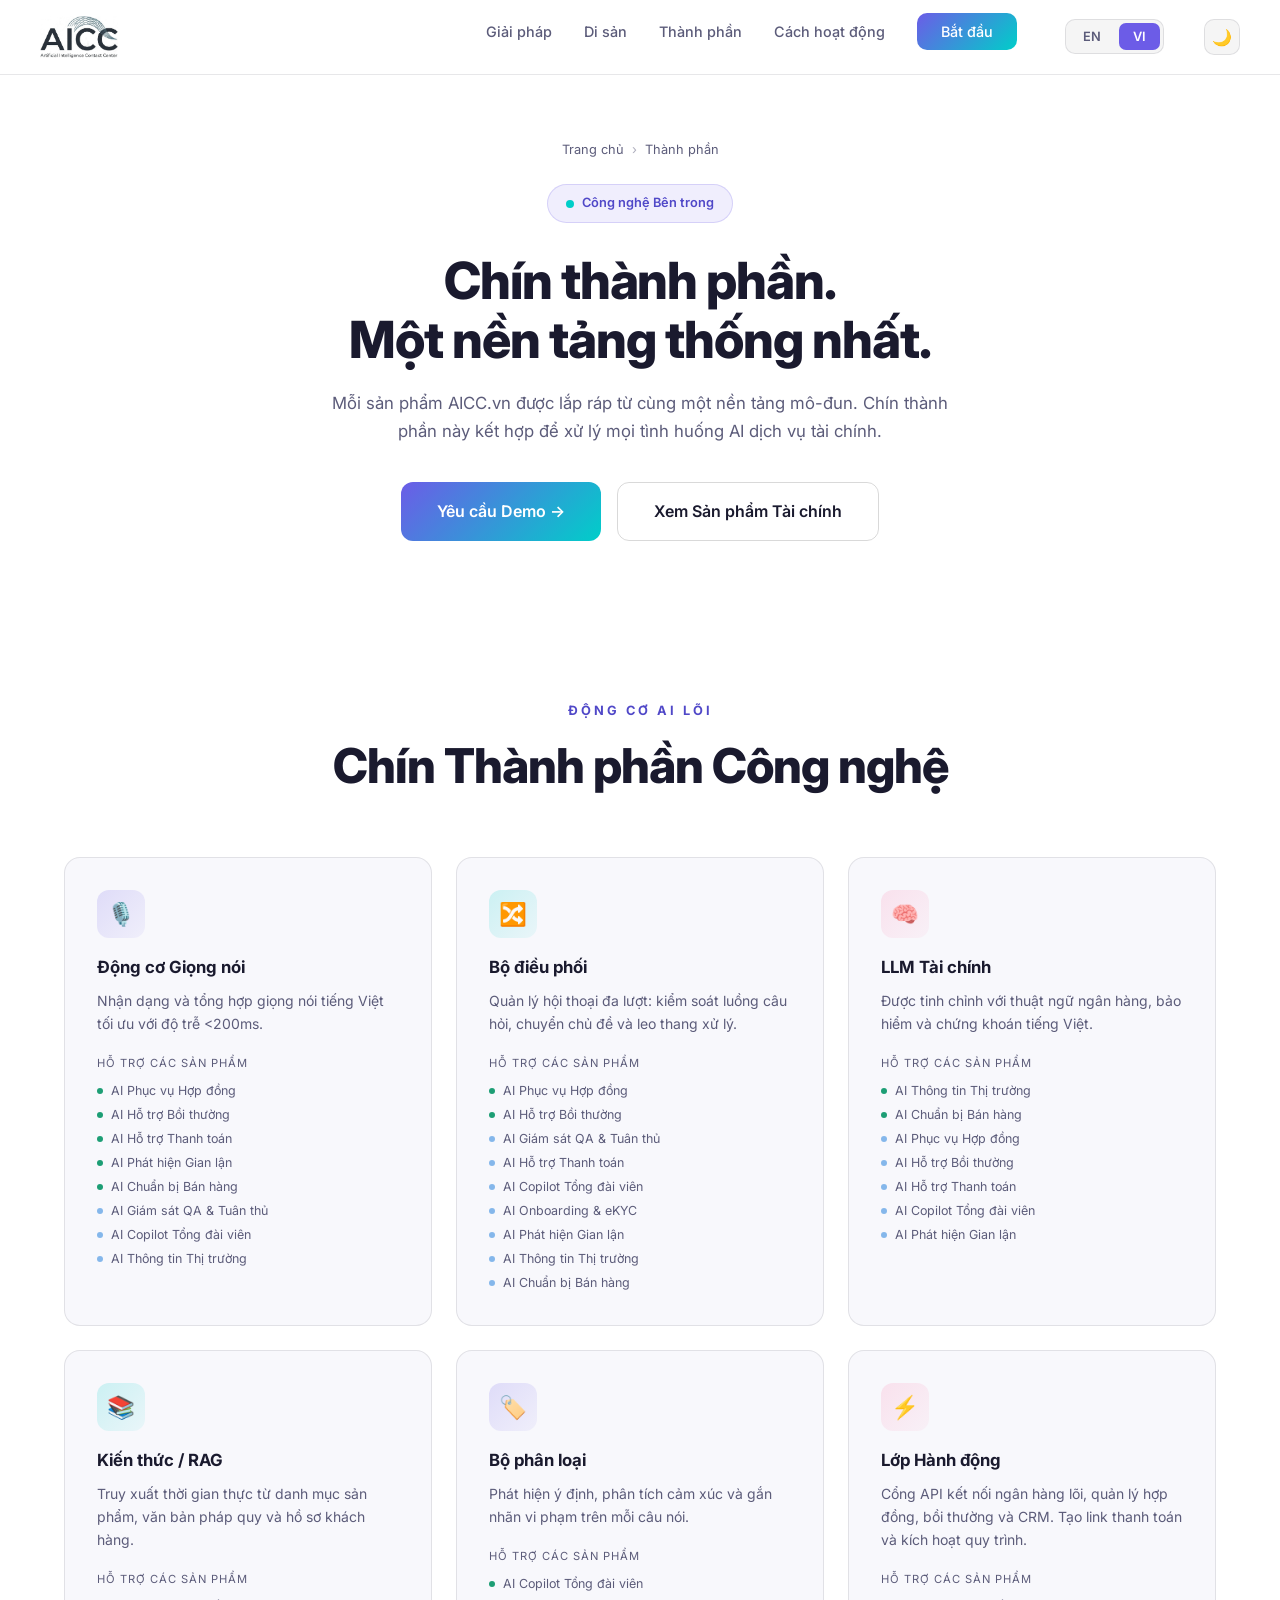
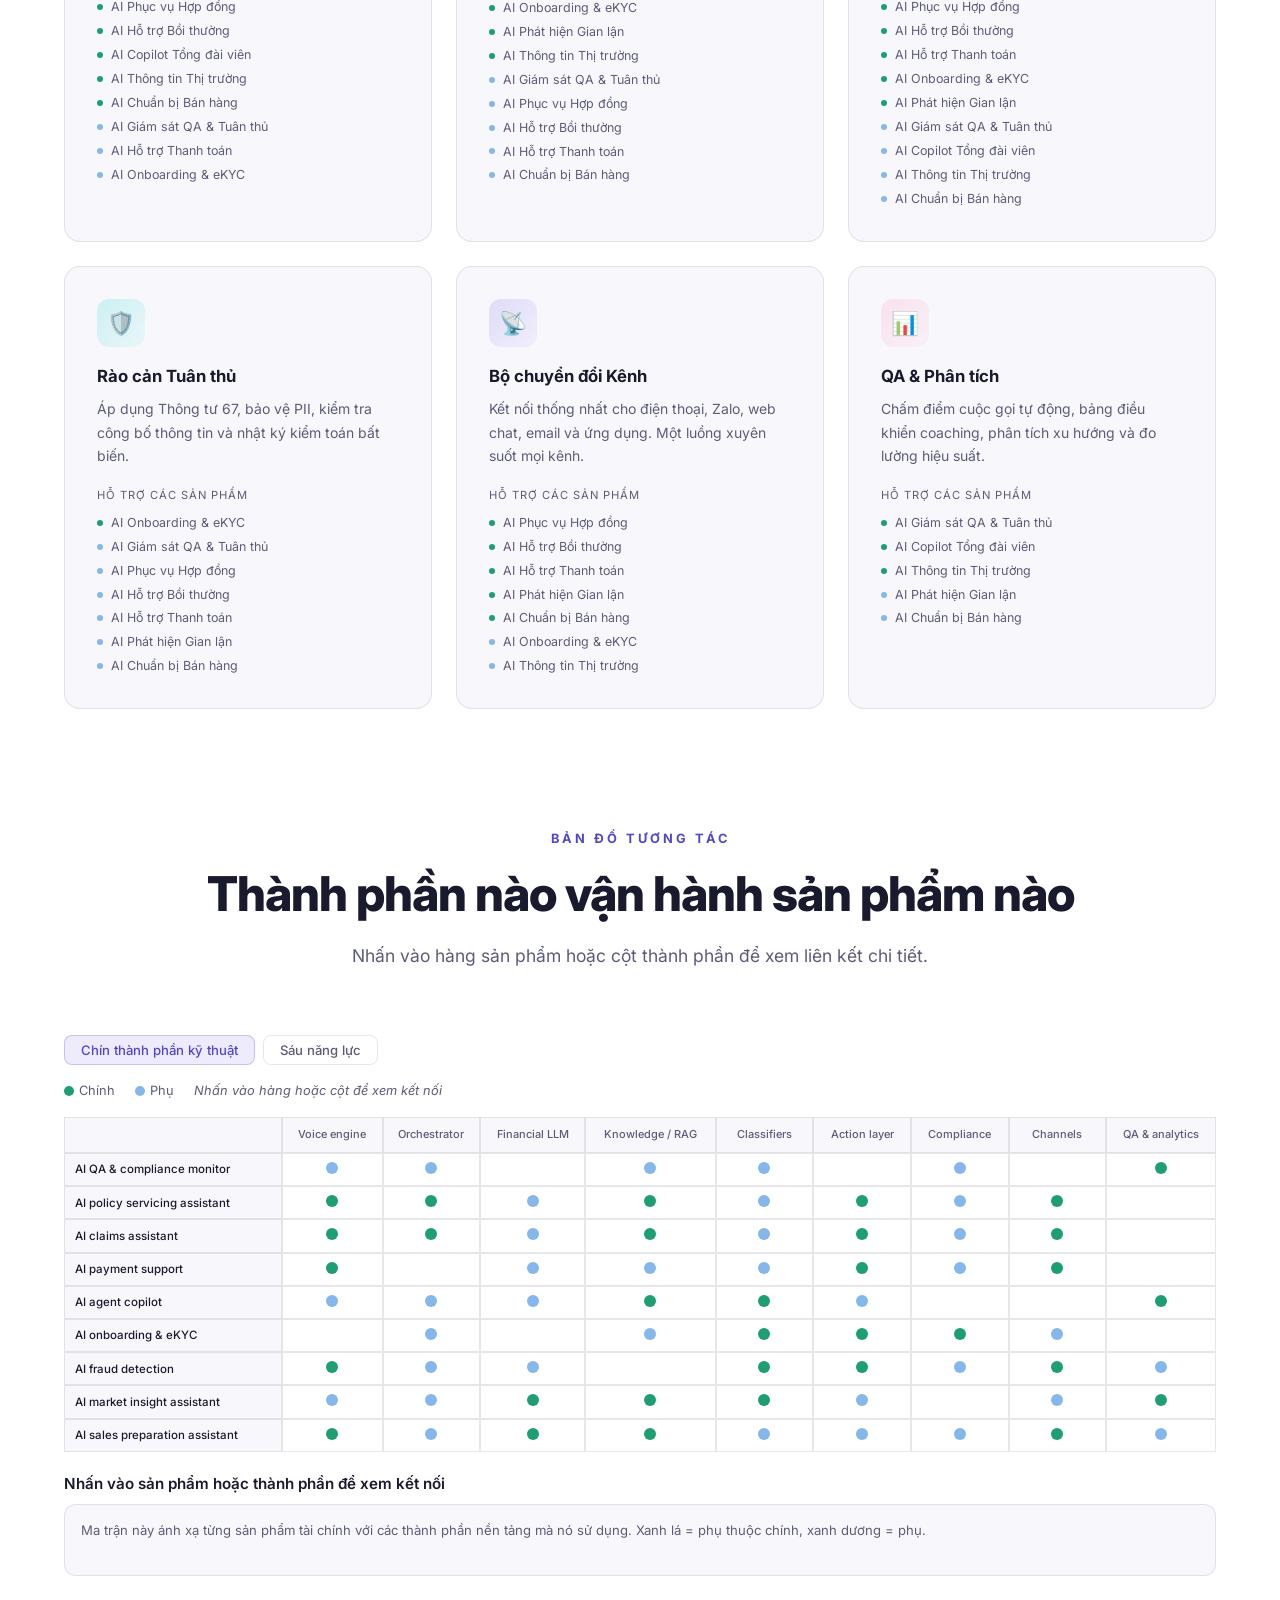
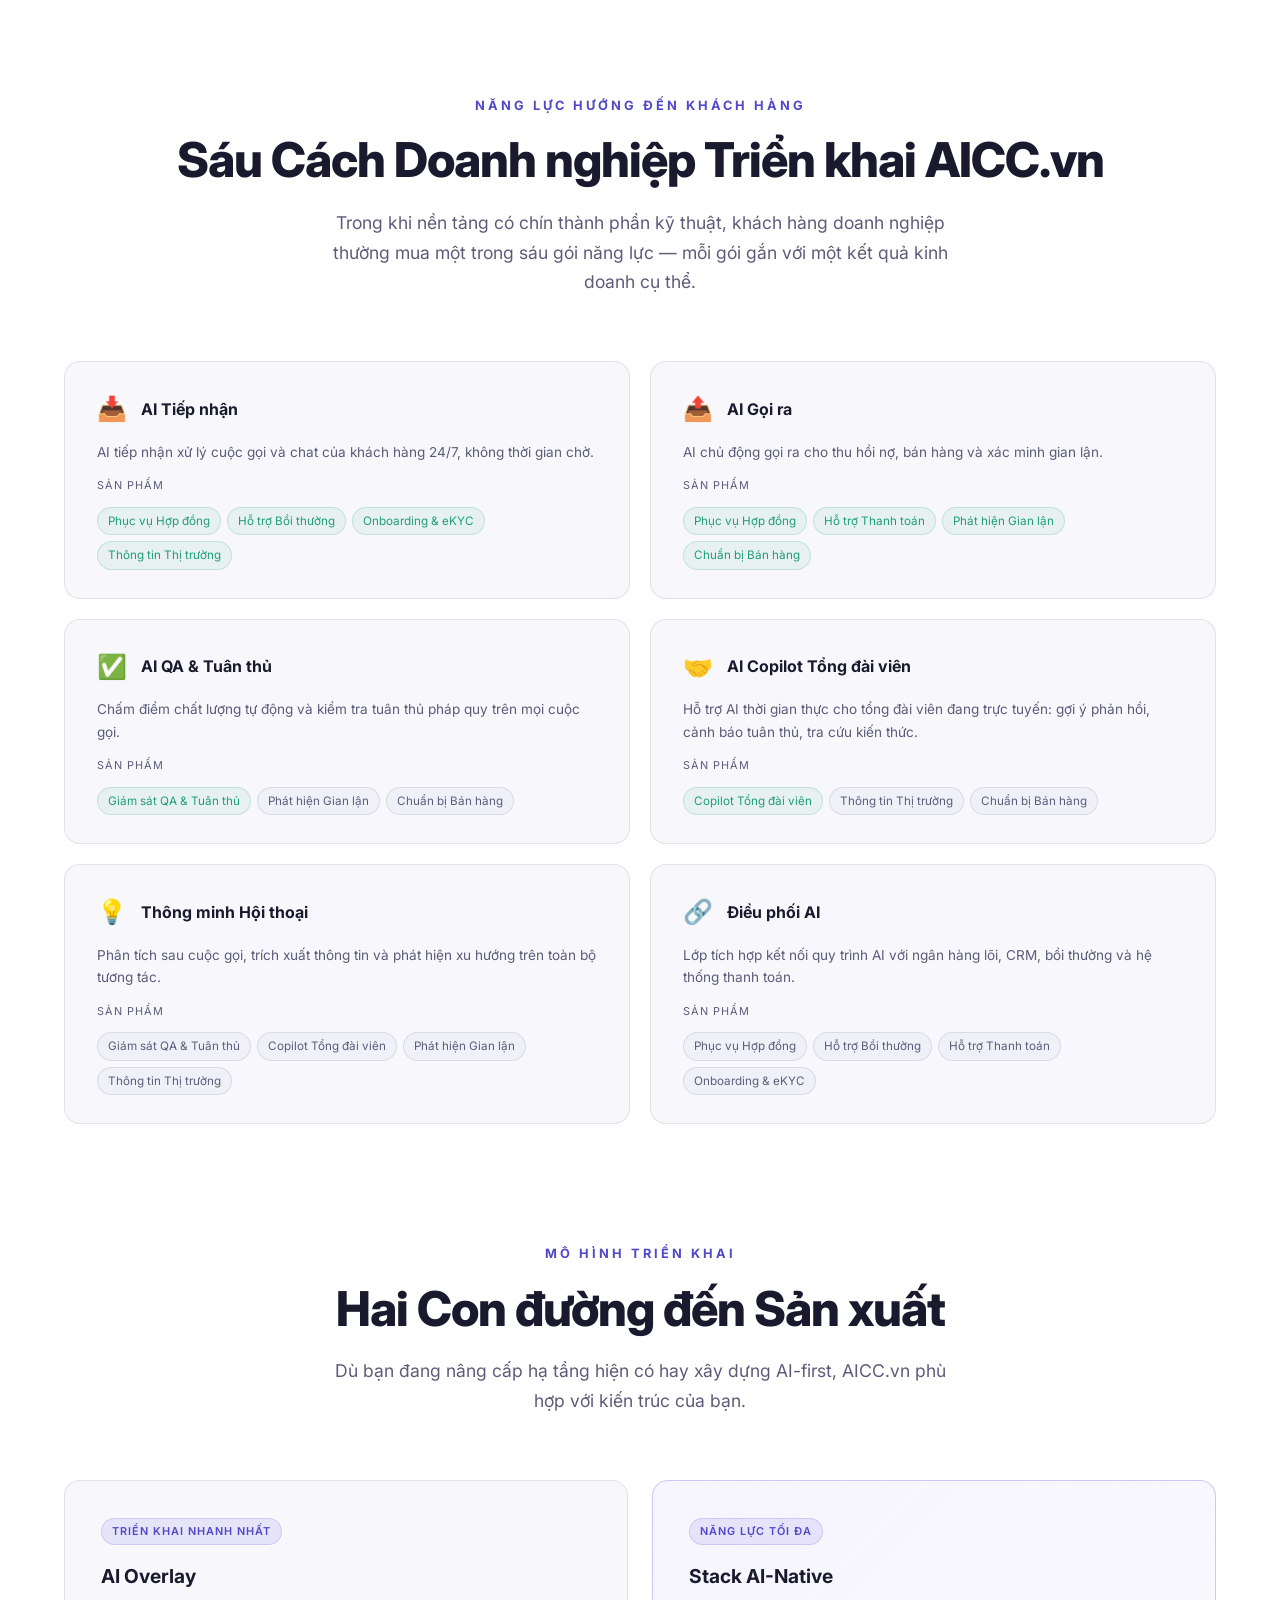
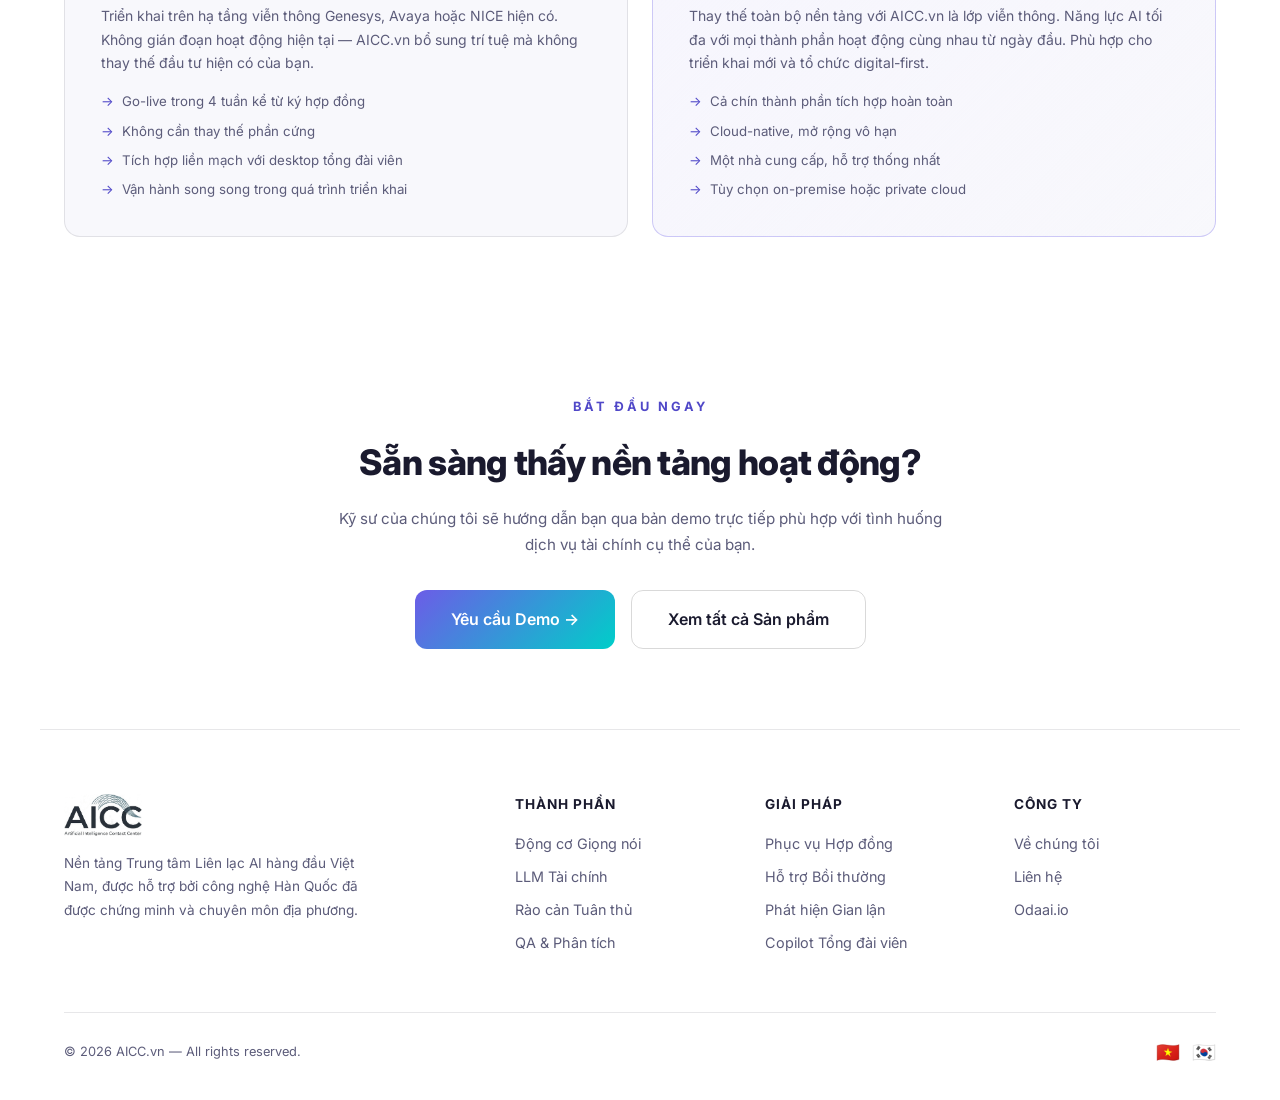
==== commit 9248bfc4: "Fix remaining Platform references in components page + redirect /platform/ to /components/ - Update " ====
--- a/components/index.html
+++ b/components/index.html
@@ -3,7 +3,7 @@
 <head>
     <meta charset="UTF-8">
     <meta name="viewport" content="width=device-width, initial-scale=1.0">
-    <title>AICC.vn Platform — Core AI Engine | Nền tảng AI Lõi</title>
+    <title>AICC.vn Components — Core AI Engine | Thành phần AI Lõi</title>
     <meta name="description" content="Nine modular AI components powering every AICC.vn financial services product. Voice Engine, Financial LLM, Compliance Guardrails and more. Chín thành phần AI mô-đun.">
     <link rel="preconnect" href="https://fonts.googleapis.com">
     <link rel="preconnect" href="https://fonts.gstatic.com" crossorigin>
@@ -14,12 +14,12 @@
     <!-- Open Graph -->
     <meta property="og:type" content="website">
     <meta property="og:url" content="https://aicc.vn/components/">
-    <meta property="og:title" content="AICC.vn Platform — Core AI Engine">
+    <meta property="og:title" content="AICC.vn Components — Core AI Engine">
     <meta property="og:description" content="Nine modular AI components powering every AICC.vn financial services product.">
     <meta property="og:image" content="https://aicc.vn/logo-transparent.png">
     <!-- Twitter Card -->
     <meta name="twitter:card" content="summary_large_image">
-    <meta name="twitter:title" content="AICC.vn Platform — Core AI Engine">
+    <meta name="twitter:title" content="AICC.vn Components — Core AI Engine">
     <meta name="twitter:description" content="Nine modular AI components powering every AICC.vn financial services product.">
     <meta name="twitter:image" content="https://aicc.vn/logo-transparent.png">
     <link rel="stylesheet" href="../style.css">
@@ -388,7 +388,7 @@
     <div class="breadcrumb" style="justify-content:center;">
         <a href="/"><span class="en">Home</span><span class="vi">Trang chủ</span></a>
         <span class="breadcrumb-sep">›</span>
-        <span><span class="en">Platform</span><span class="vi">Nền tảng</span></span>
+        <span><span class="en">Components</span><span class="vi">Thành phần</span></span>
     </div>
     <div class="hero-badge">
         <span class="dot"></span>
@@ -1155,7 +1155,7 @@
             </p>
         </div>
         <div class="footer-col">
-            <h4><span class="en">Platform</span><span class="vi">Nền tảng</span></h4>
+            <h4><span class="en">Components</span><span class="vi">Thành phần</span></h4>
             <a href="/components/#voice-engine"><span class="en">Voice Engine</span><span class="vi">Động cơ Giọng nói</span></a>
             <a href="/components/#financial-llm"><span class="en">Financial LLM</span><span class="vi">LLM Tài chính</span></a>
             <a href="/components/#compliance-guardrails"><span class="en">Compliance Guardrails</span><span class="vi">Rào cản Tuân thủ</span></a>
